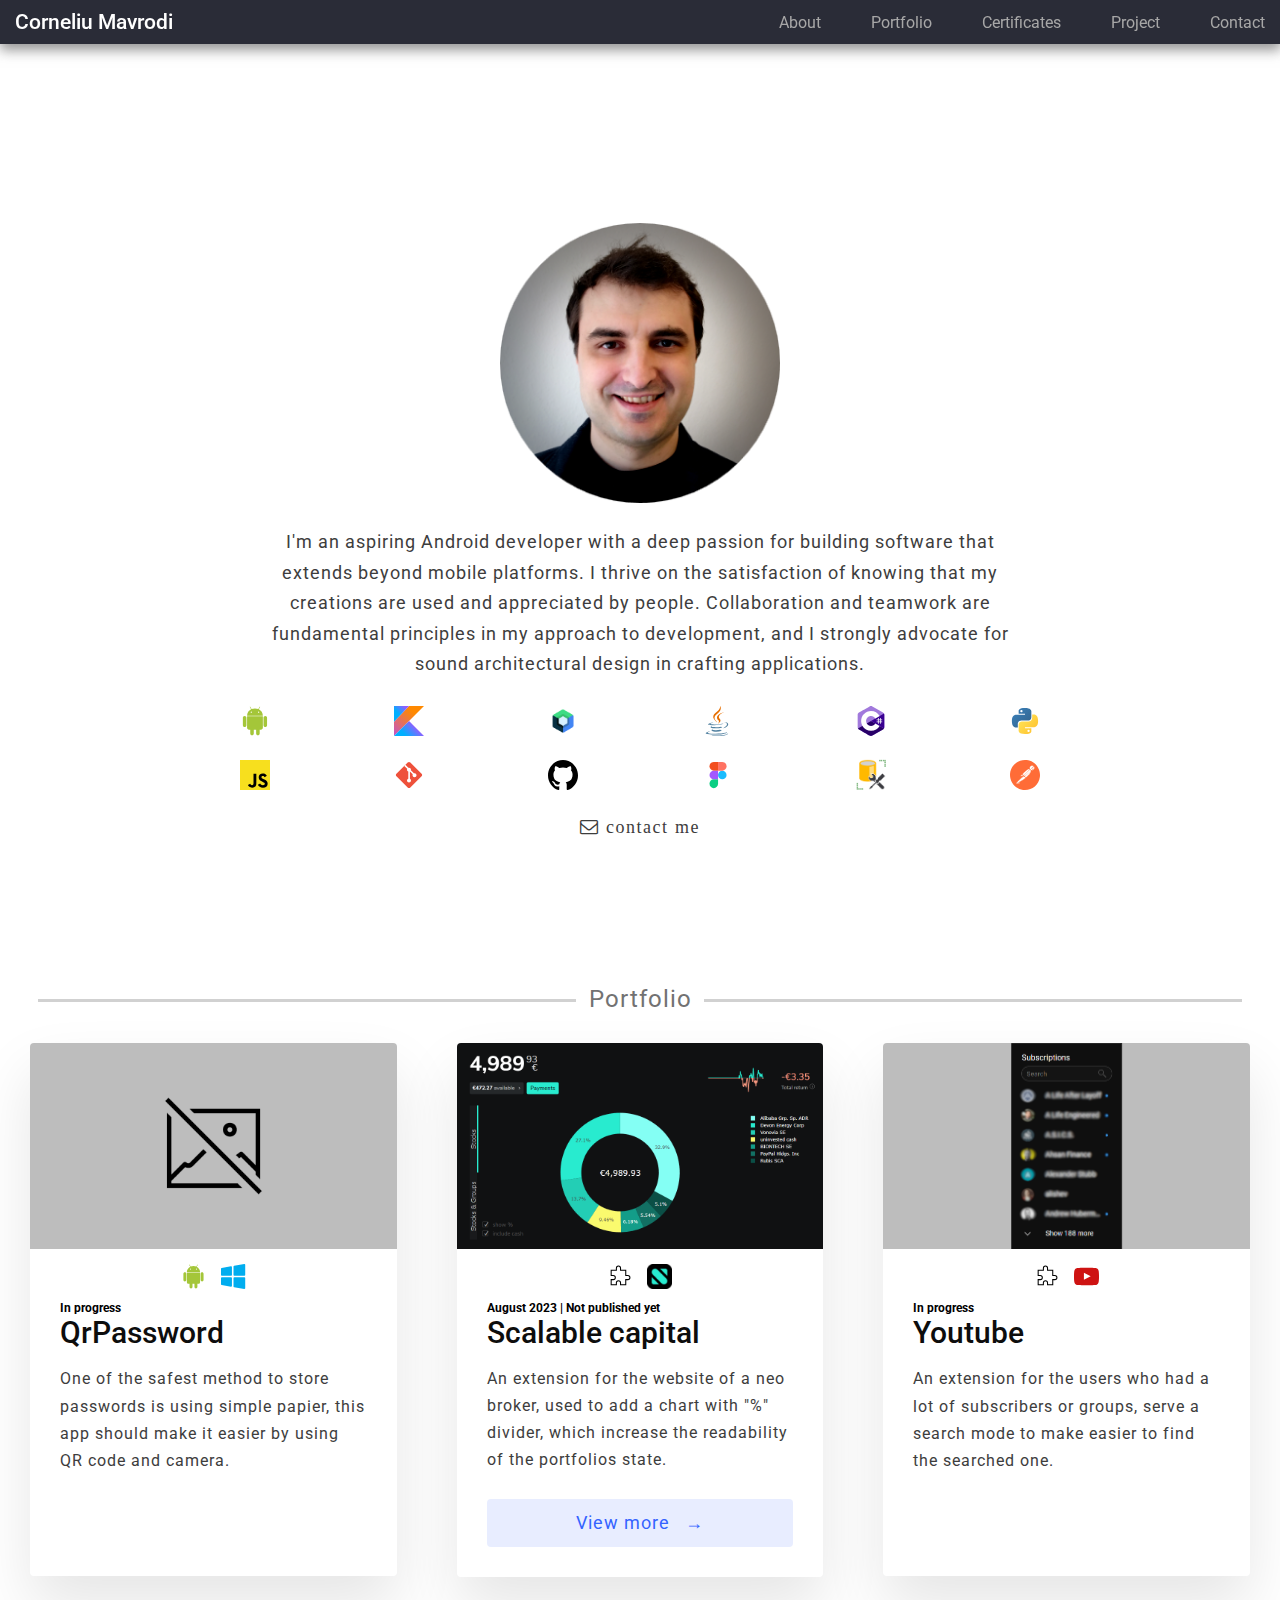
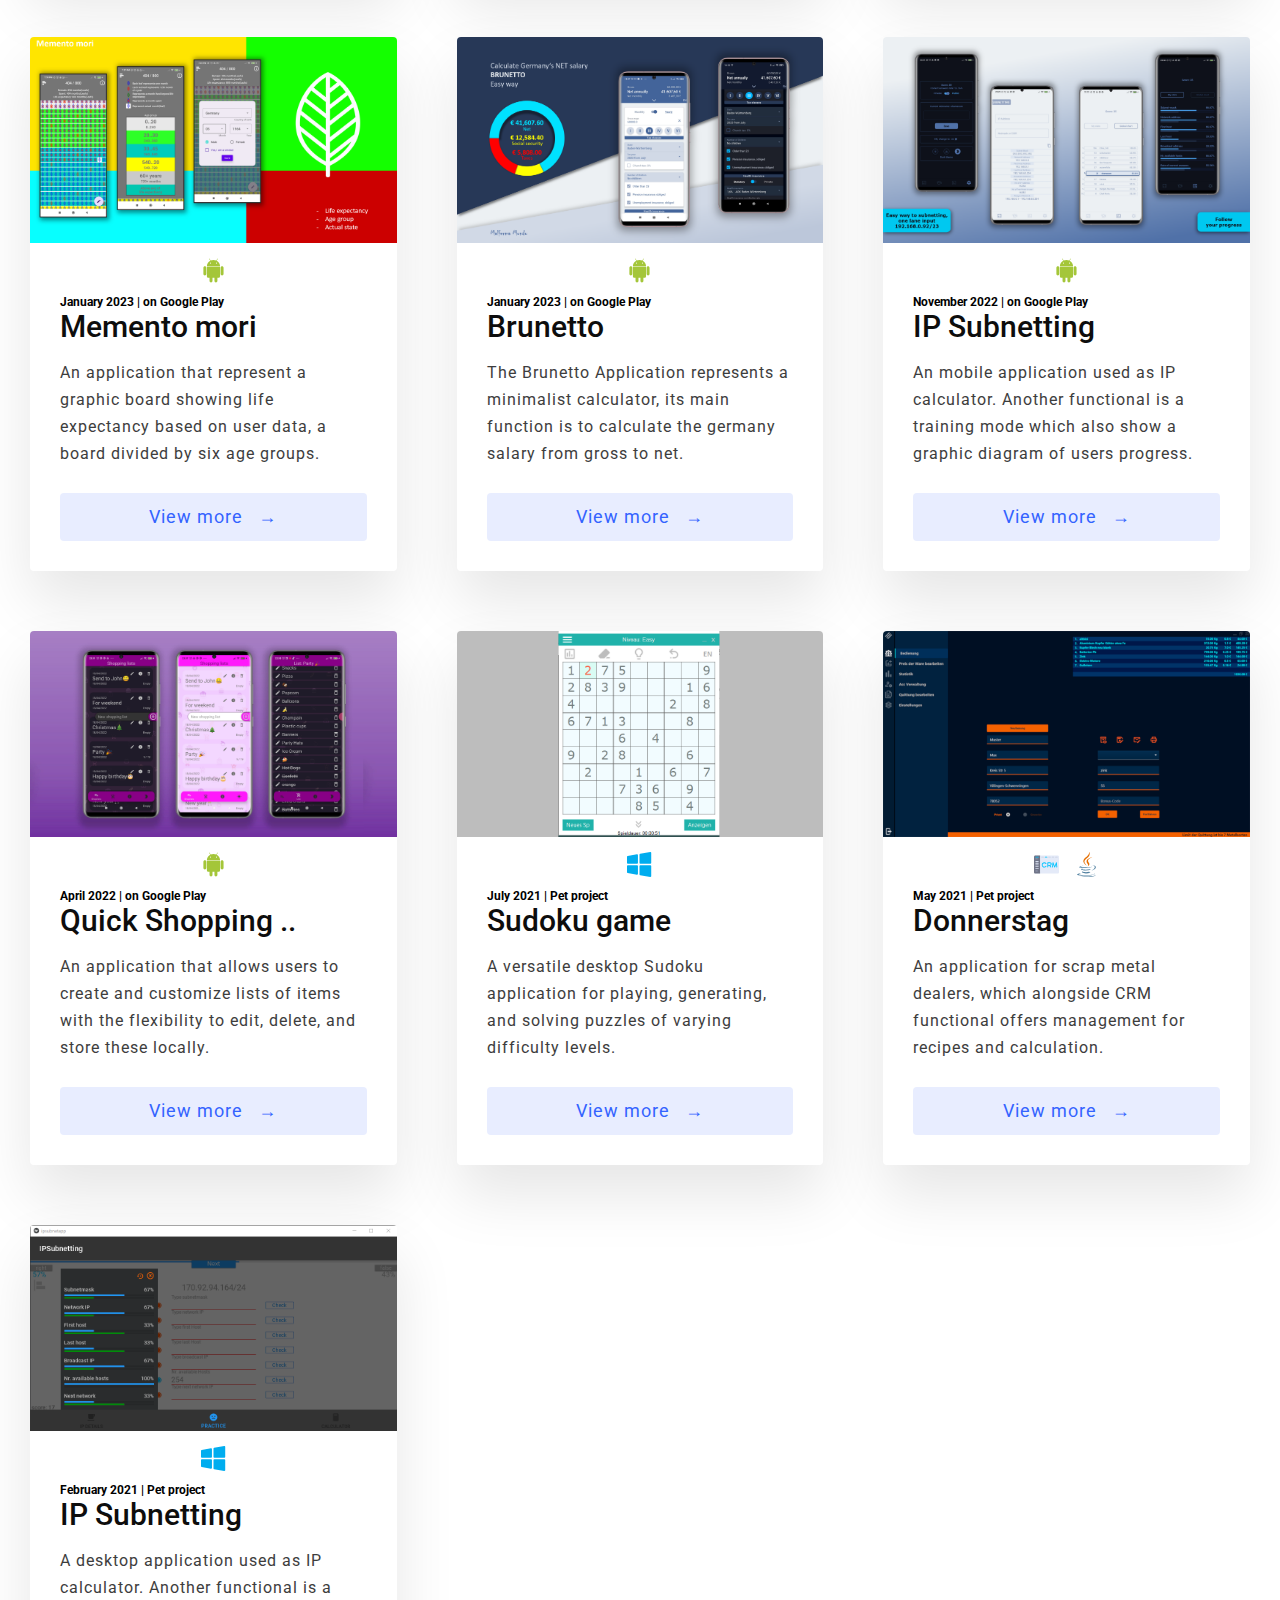
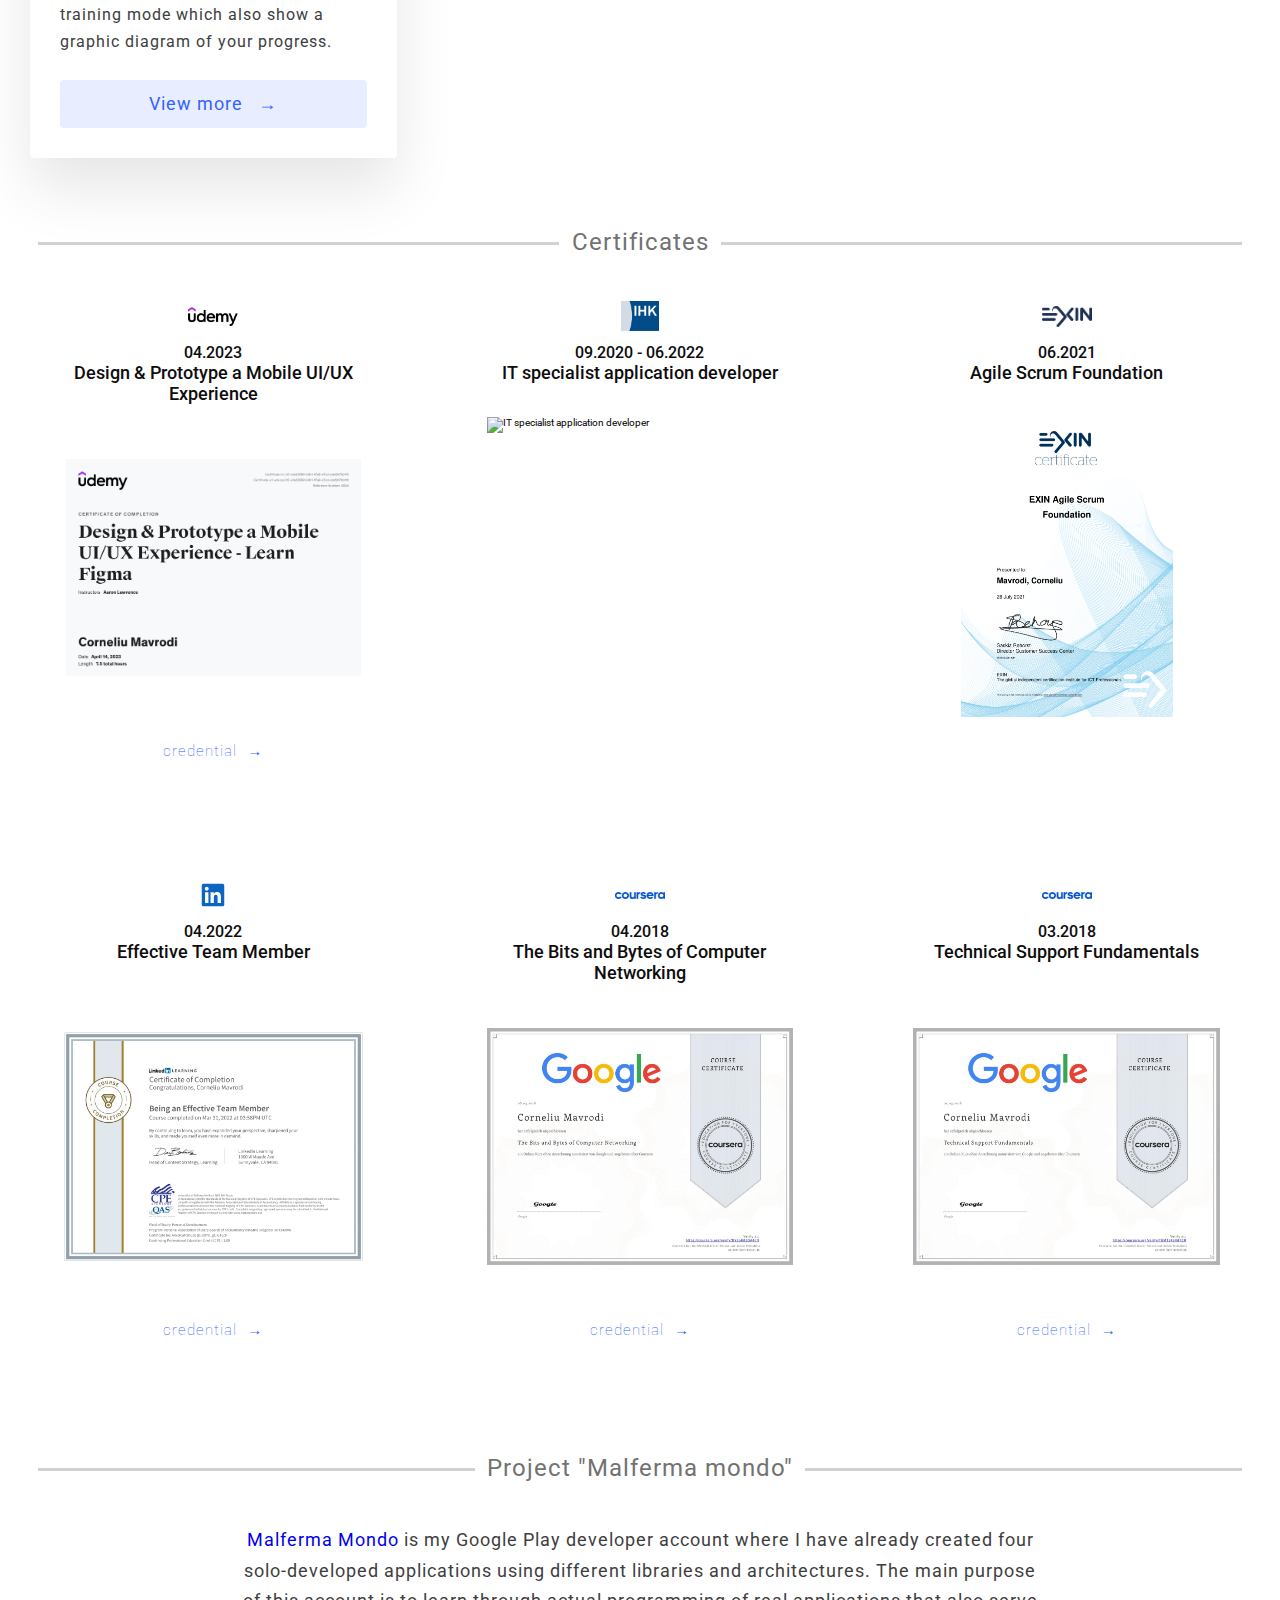
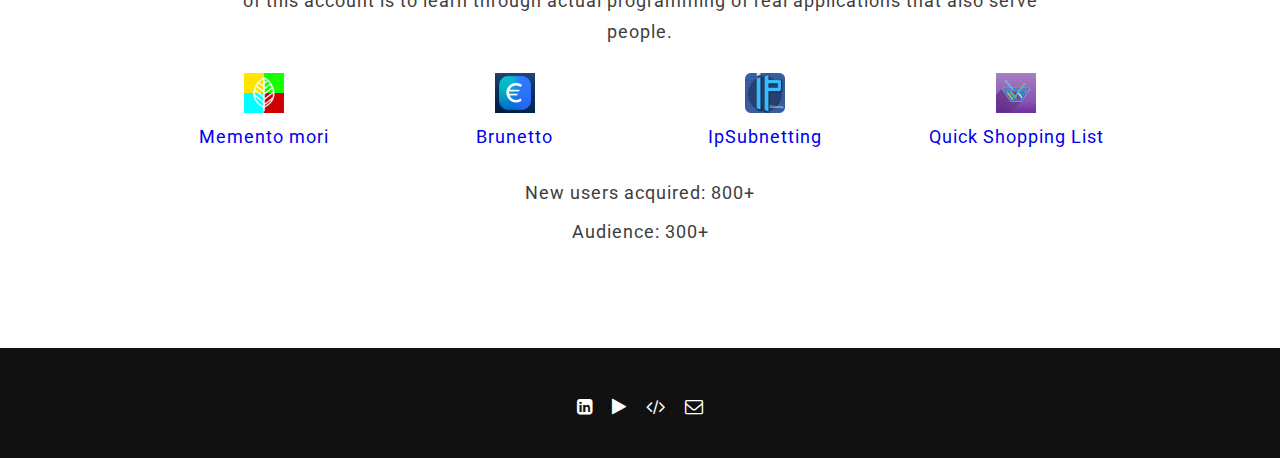
==== index.html @ f072a768 "delete cv links" ====
<!DOCTYPE html>
<html lang="en">
	<head>
		<meta charset="utf-8">
		<meta name="viewport" content="width=device-width,initial-scale=1">
		<meta name="keyword" content="Junior software developer, Anwendungsentwickler, Android Entwickler, Jetpack compose entwickler, android developer, software developer">
		<meta name="description" content="Portfolio android developer">
		<title>Cornel's portfolio</title>
		<link rel="icon" href="images/icons/suitcase-portfolio-svgrepo-com.svg" type="image/x-icon">
		<link rel="stylesheet" href="sassetsss/css/ionicons/css/ionicons.min.css">
		<link rel="stylesheet" href="sassets/css/bootstrap/css/bootstrap.min.css">
		<link rel="stylesheet" href="assets/css/main.css">
		<link rel="stylesheet" href="assets/css/about.css">
		<link rel="stylesheet" href="assets/css/portfolio.css">
		<link rel="stylesheet" href="assets/css/certificate.css">
		<link rel="stylesheet" href="assets/css/project.css">
		<link rel="stylesheet" href="assets/css/modal_img.css">
		<link rel="stylesheet" href="https://stackpath.bootstrapcdn.com/font-awesome/4.7.0/css/font-awesome.min.css">
	</head>
	<body>
		<div id="page-container">
			<header class="header">
				<nav class="navbar">
					<a href="#" class="nav-logo">Corneliu Mavrodi</a>
					<ul class="nav-menu">
						<li class="nav-item active">
							<a class="nav-link smooth-link" href="#about">About</a>
						</li>
						<li class="nav-item">
							<a class="nav-link smooth-link" href="#portfolio">Portfolio</a>
						</li>
						<li class="nav-item">
							<a class="nav-link smooth-link" href="#certificates">Certificates</a>
						</li>
						<li class="nav-item">
							<a class="nav-link smooth-link" href="#project">Project</a>
						</li>
						<li class="nav-item">
							<a class="nav-link smooth-link" href="#contact">Contact</a>
						</li>
					</ul>
					<div class="hamburger">
						<span class="bar"></span>
						<span class="bar"></span>
						<span class="bar"></span>
					</div>
				</nav>
			</header>
			<div id="content-wrap">

				<section class="home bg-overlay" id="about" data-bg="">
					<div class="container py-5">
						<div class="container-home">
							<div class="home-img-container">
								<img class="home-img" src="images/for_cv_bad.png" alt="Scalable_capital_chart" />
							</div>
							<div class="home-about">
								<p class="home-about">I'm an aspiring Android developer with a deep passion for building software 
									that extends beyond mobile platforms. I thrive on the satisfaction of knowing 
									that my creations are used and appreciated by people. Collaboration and 
									teamwork are fundamental principles in my approach to development, and 
									I strongly advocate for sound architectural design in crafting applications.
								</p>
							</div>
							<ul class="tech-stack-list">
								<li class="tech-stack-item">
									<img class="tech-stack-ico" src="images/about/android-icon-svgrepo-com.svg" alt="Android" />
								</li>
								<li class="tech-stack-item">
									<img class="tech-stack-ico" src="images/about/kotlin-1-logo-svgrepo-com.svg" alt="Kotlin" />
								</li>
								<li class="tech-stack-item">
									<img class="tech-stack-ico" src="images/about/jetpack compose icon_RGB.png" alt="Jetpack compose" />
								</li>
								<li class="tech-stack-item">
									<img class="tech-stack-ico" src="images/about/java-svgrepo-com.svg" alt="Java" />
								</li>
								<li class="tech-stack-item">
									<img class="tech-stack-ico" src="images/about/c-sharp-svgrepo-com.svg" alt="C#" />
								</li>
								<li class="tech-stack-item">
									<img class="tech-stack-ico" src="images/about/python-svgrepo-com.svg" alt="Python" />
								</li>
								<!-- break -->
								<div class="tech-stack-break"></div>
								<li class="tech-stack-item">
									<img class="tech-stack-ico" src="images/about/javascript-svgrepo-com.svg" alt="JS" />
								</li>
								<li class="tech-stack-item">
									<img class="tech-stack-ico" src="images/about/git-svgrepo-com.svg" alt="Git" />
								</li>
								<li class="tech-stack-item">
									<img class="tech-stack-ico" src="images/about/github-142-svgrepo-com.svg" alt="Github" />
								</li>
								<li class="tech-stack-item">
									<img class="tech-stack-ico" src="images/about/figma-svgrepo-com.svg" alt="Figma" />
								</li>
								<li class="tech-stack-item">
									<img class="tech-stack-ico" src="images/about/ssms_logo.png" alt="SSMS" />
								</li>
								<li class="tech-stack-item">
									<img class="tech-stack-ico" src="images/about/postman-icon-svgrepo-com.svg" alt="Postman" />
								</li>
							</ul>
							<div class="home-links">
								<a href="mailto:corneliu.mavrodi@gmail.com"><i class="fa fa-envelope-o"> contact me</i></a>
							</div>
						</div>												
					</div>
				</section>

				<section class="padding bg-grey" id="portfolio">
					<div class="section-title-container">
						<hr>				
						<div class="section-title">
							<p>Portfolio</p>
						</div>
					</div>
					<div class="container">
					
						<div class="section-body">
							<div class="grid-portfolio">
								<div class="grid-item">
									<div class="card">
										<img class="card-img" src="images/portfolio_img/no_img.png" alt="QrPassword" />
										<div class="card-content">
											<div class="card-tech-used">
												<img class="card-tech-ico" src="images/icons/android-icon-svgrepo-com.svg" alt="Android" />
												<img class="card-tech-ico" src="images/icons/windows-applications-svgrepo-com.svg" alt="Windows" />
											</div>
											<h3 class="card-date">In progress</h3>
											<h1 class="card-header">QrPassword</h1>
											
											<p class="card-text">
												One of the safest method to store passwords is using simple papier, 
												this app should make it easier by using QR code and camera.
											</p>
											<button class="card-btn visible-false">View more <span>&rarr;</span></button>
										</div>
									</div>
								</div>
								<div class="grid-item">
									<div class="card">
										<img class="card-img" src="images/portfolio_img/scalable/scalable_7_format.png" alt="Scalable_capital_chart" />
										<div class="card-content">
											<div class="card-tech-used">
												<img class="card-tech-ico" src="images/icons/extension-svgrepo-com.svg" alt="Extension" />
												<img class="card-tech-ico" src="images/icons/scalable_capital.png" alt="Scalable_capital" />
											</div>
											<h3 class="card-date">August 2023 | Not published yet</h3>
											<h1 class="card-header">Scalable capital</h1>
											
											<p class="card-text">
												An extension for the website of a neo broker, used to add a chart 
												with "%" divider, which increase the readability of the portfolios state.
											</p>
											<a class="card-btn" href="pages/portfolio/scalableCapitalExtension.html">View more <span>&rarr;</span></a>
										</div>
									</div>
								</div>
								<div class="grid-item">
									<div class="card">
										<img class="card-img" src="images/portfolio_img/yt_search_sections/yt_subs_blur.png" alt="Youtube" />
										<div class="card-content">
											<div class="card-tech-used">
												<img class="card-tech-ico" src="images/icons/extension-svgrepo-com.svg" alt="Extension" />
												<img class="card-tech-ico" src="images/icons/youtube-color-svgrepo-com.svg" alt="Youtube" />
											</div>
											<h3 class="card-date">In progress</h3>
											<h1 class="card-header">Youtube</h1>
											
											<p class="card-text">
												An extension for the users who had a lot of subscribers or 
												groups, serve a search mode to make easier to find the searched one. 
											</p>
											<button class="card-btn visible-false">View more <span>&rarr;</span></button>
										</div>
									</div>
								</div>
								<div class="grid-item">
									<div class="card">
										<img class="card-img" src="images/portfolio_img/memento_mori/Untitled0.png" alt="Memento_mori" />
										<div class="card-content">
											<div class="card-tech-used">
												<img class="card-tech-ico" src="images/icons/android-icon-svgrepo-com.svg" alt="Android" />
											</div>
											<h3 class="card-date">January 2023 | on Google Play</h3>
											<h1 class="card-header">Memento mori</h1>
											
											<p class="card-text">
												An application that represent a graphic board showing life expectancy based on
												 user data, a board divided by six age groups.
											</p>
											<a class="card-btn" href="pages/portfolio/mementoMori.html">View more <span>&rarr;</span></a>
										</div>
									</div>
								</div>
								<div class="grid-item">
									<div class="card">
										<img class="card-img" src="images/portfolio_img/brunetto/Untitled0.png" alt="brunetto" />
										<div class="card-content">
											<div class="card-tech-used">
												<img class="card-tech-ico" src="images/icons/android-icon-svgrepo-com.svg" alt="Android" />
											</div>
											<h3 class="card-date">January 2023 | on Google Play</h3>
											<h1 class="card-header">Brunetto</h1>
											
											<p class="card-text">
												The Brunetto Application represents a minimalist calculator, 
												its main function is to calculate the germany salary from gross to net.
											</p>
											<a class="card-btn" href="pages/portfolio/brunetto.html">View more <span>&rarr;</span></a>
										</div>
									</div>
								</div>
								<div class="grid-item">
									<div class="card">
										<img class="card-img" src="images/portfolio_img/ipsubnetting_mobile/Untitled0.png   " alt="IP_Subnetting" />
										<div class="card-content">
											<div class="card-tech-used">
												<img class="card-tech-ico" src="images/icons/android-icon-svgrepo-com.svg" alt="Android" />
											</div>
											<h3 class="card-date">November 2022 | on Google Play</h3>
											<h1 class="card-header">IP Subnetting</h1>
											
											<p class="card-text">
												An mobile application used as IP calculator. Another functional is 
												a training mode which also show a graphic diagram of users progress.
											</p>
											<a class="card-btn" href="pages/portfolio/ipSubnetting.html">View more <span>&rarr;</span></a>
										</div>
									</div>
								</div>
								<div class="grid-item">
									<div class="card">
										<img class="card-img" src="images/portfolio_img/qshoplist/quick_shop_list_f.png" alt="quick_shopping_list" />
										<div class="card-content">
											<div class="card-tech-used">
												<img class="card-tech-ico" src="images/icons/android-icon-svgrepo-com.svg" alt="Android" />
											</div>
											<h3 class="card-date">April 2022 | on Google Play</h3>
											<h1 class="card-header">Quick Shopping ..</h1>
											
											<p class="card-text">
												An application that allows users to create and customize lists
												of items with the flexibility to edit, delete, and store 
												these locally.
											</p>
											<a class="card-btn" href="pages/portfolio/quickShoppingList.html">View more <span>&rarr;</span></a>
										</div>
									</div>
								</div>
								<div class="grid-item">
									<div class="card">
										<img class="card-img" src="images/portfolio_img/sudoku/sudoku_f.png" alt="sudoku" />
										<div class="card-content">
											<div class="card-tech-used">
												<img class="card-tech-ico" src="images/icons/windows-applications-svgrepo-com.svg" alt="Windows" />
											</div>
											<h3 class="card-date">July 2021 | Pet project</h3>
											<h1 class="card-header">Sudoku game</h1>
											
											<p class="card-text">
												A versatile desktop Sudoku application for playing, generating, 
												and solving puzzles of varying difficulty levels.
											</p>
											<a class="card-btn" href="pages/portfolio/sudokuDesktop.html">View more <span>&rarr;</span></a>
										</div>
									</div>
								</div>
								<div class="grid-item">
									<div class="card">
										<img class="card-img" src="images/portfolio_img/donnerstag/donnerstag_f.png" alt="donnerstag_scrap_metal" />
										<div class="card-content">
											<div class="card-tech-used">
												<img class="card-tech-ico" src="images/icons/crm-crm-svgrepo-com_blue.svg" alt="crm" />
												<img class="card-tech-ico" src="images/icons/java-svgrepo-com.svg" alt="java" />											</div>
											<h3 class="card-date">May 2021 | Pet project</h3>
											<h1 class="card-header">Donnerstag</h1>
											
											<p class="card-text">
												An application for scrap metal dealers, which alongside CRM 
												functional offers management for recipes and calculation.
											</p>
											<a class="card-btn" href="pages/portfolio/donnerstag.html">View more <span>&rarr;</span></a>
										</div>
									</div>
								</div>
								<div class="grid-item">
									<div class="card">
										<img class="card-img" src="images/portfolio_img/ipsubnetting/ipsubnetting_1_f.png" alt="ip_subnetting" />
										<div class="card-content">
											<div class="card-tech-used">
												<img class="card-tech-ico" src="images/icons/windows-applications-svgrepo-com.svg" alt="Windows" />																							
											</div>
											<h3 class="card-date">February 2021 | Pet project</h3>
											<h1 class="card-header">IP Subnetting</h1>
											
											<p class="card-text">
												A desktop application used as IP calculator. Another functional is 
												a training mode which also show a graphic diagram of your progress.
											</p>
											<a class="card-btn" href="pages/portfolio/ipSubnettingDesktop.html">View more <span>&rarr;</span></a>
										</div>
									</div>
								</div>
						  	</div>
						</div>
					</div>
				</section>

				<section class="bg-overlay padding" id="certificates" data-bg="img/projects.jpeg">
					<div class="section-title-container after-first">
						<hr>				
						<div class="section-title">
							<p>Certificates</p>
						</div>
					</div>
					<div class="container">
						<div class="grid-certificates">
							<div class="grid-certificate-item">
								<div class="card">
									<div class="card-content">
										<div class="card-certificate">
											<img class="card-certificate-ico" src="images/certificate/Udemy_logo.svg.png" alt="IHK" />
										</div>
										<div class="certificate-date">04.2023</div>
										<div class="certificate-header"> Design & Prototype a Mobile UI/UX Experience</div>
										<img class="certificate-img img-to-full-size" src="images/certificate/ui_ux_udemy_cert.jpg" alt="IT specialist application developer" />
										<a class="certificate-btn" href="https://www.udemy.com/certificate/UC-e1e23589-b3b1-47a9-a7cd-cda12b7bb110/" target="_blank" rel="noopener noreferrer">credential<span>&rarr;</span></a>	
									</div>
								</div>
							</div>
							<div class="grid-certificate-item">
								<div class="card">
									<div class="card-content">
										<div class="card-certificate">
											<img class="card-certificate-ico" src="images/certificate/IHK-logo.svg_-e1596094077354.png" alt="IHK" />
										</div>
										<div class="certificate-date">09.2020 - 06.2022</div>
										<div class="certificate-header">IT specialist application developer</div>
										<img class="certificate-img img-to-full-size" src="images/certificate/ihhk_zeugnis.jpg" alt="IT specialist application developer" />
										<p class="certificate-btn"><span></span></p>
									</div>
								</div>
							</div>
							<div class="grid-certificate-item">
								<div class="card">
									<div class="card-certificate-content">
										<div class="card-certificate">
											<img class="card-certificate-ico" src="images/certificate/Logo-EXIN-colored.png" alt="exin" />
										</div>
										<div class="certificate-date">06.2021</div>
										<div class="certificate-header">Agile Scrum Foundation</div>
										<img class="certificate-img img-to-full-size" src="images/certificate/EXIN_Certificate.png" alt="Agile Scrum Foundation" />
										<p class="certificate-btn"><span></span></p>								
									</div>
								</div>
							</div>
							<div class="grid-certificate-item">
								<div class="card">
									<div class="card-content">
										<div class="card-certificate">
											<img class="card-certificate-ico" src="images/certificate/linkedin-svgrepo-com.svg" alt="linkdin" />
										</div>
										<div class="certificate-date">04.2022</div>
										<div class="certificate-header">Effective Team Member</div>
										<img class="certificate-img img-to-full-size" src="images/certificate/certificate_effective_team_member.png" alt="Effective Team Member" />
										<a class="certificate-btn" href="https://lnkd.in/gjd7Pzhh" target="_blank" rel="noopener noreferrer">credential<span>&rarr;</span></a>	
									</div>								
								</div>
							</div>		
							<div class="grid-certificate-item">
								<div class="card">
									<div class="card-content">
										<div class="card-certificate">
											<img class="card-certificate-ico" src="images/certificate/coursera_ico_2.png" alt="coursera" />
										</div>
										<div class="certificate-date">04.2018</div>
										<div class="certificate-header">The Bits and Bytes of Computer Networking</div>
										<div class="certificate-img-container">
											<img class="certificate-img img-to-full-size" src="images/certificate/certificate_coursera_networking.jpeg" alt="The Bits and Bytes of Computer Networking" />
										</div>
										<a class="certificate-btn" href="https://www.coursera.org/account/accomplishments/verify/DY3L4M2DA46N" target="_blank" rel="noopener noreferrer">credential<span>&rarr;</span></a>		
									</div>
								</div>
							</div>	
							<div class="grid-certificate-item">
								<div class="card">
									<div class="card-content">
										<div class="card-certificate">
											<img class="card-certificate-ico" src="images/certificate/coursera_ico_2.png" alt="coursera" />
										</div>
										<div class="certificate-date">03.2018</div>
										<div class="certificate-header">Technical Support Fundamentals</div>
										<img class="certificate-img img-to-full-size" src="images/certificate/cursera_tech_supp.jpeg" alt="Technical Support Fundamentals" />
										<a class="certificate-btn" href="https://www.coursera.org/account/accomplishments/verify/TBMT24SFMTCR" target="_blank" rel="noopener noreferrer">credential<span>&rarr;</span></a>
									</div>
								</div>
							</div>							
						</div>						
					</div>
				</section>

				<section class="bg-overlay padding last" id="project" data-bg="img/projects.jpeg">
					<div class="section-title-container after-first">
						<hr>				
						<div class="section-title">
							<p>Project "Malferma mondo"</p>
						</div>
					</div>
					<div class="container">	
						<div class="container-project">
							<div class="content-project-section">
								<p><a href="https://play.google.com/store/apps/developer?id=Malferma+Mondo" target="_blank" aria-label="All my Applications on Google Play" rel="noopener noreferrer">Malferma Mondo</a> 
									is my Google Play developer account where I have already created four solo-developed 
									applications using different libraries and architectures. The main purpose of 
									this account is to learn through actual programming of real applications that 
									also serve people.
								</p>

								<ul class="apps-project">
									<li class="apps-project-item">
										<img class="apps-project-ico" src="images/project/mementomori_ico.webp" alt="Android" />
										<div class="apps-name"><a href="https://play.google.com/store/apps/details?id=com.malferma.mementomori&pcampaignid=web_share" aria-label="Application on Google Play" rel="noopener noreferrer">Memento mori</a></div>
									</li>
									<li class="apps-project-item">
										<img class="apps-project-ico" src="images/project/brunetto_ico.webp" alt="Android" />
										<div class="apps-name"><a href="https://play.google.com/store/apps/details?id=com.malferma.brunetto&pcampaignid=web_share" aria-label="Application on Google Play" rel="noopener noreferrer">Brunetto</a></div>
									</li>
									<li class="apps-project-item">
										<img class="apps-project-ico" src="images/project/ipsubnetting_ico.webp" alt="Android" />
										<div class="apps-name"><a href="https://play.google.com/store/apps/details?id=com.malferma&pcampaignid=web_share" aria-label="Application on Google Play" rel="noopener noreferrer">IpSubnetting</a></div>
									</li>
									<li class="apps-project-item">
										<img class="apps-project-ico" src="images/project/quickshoppinglist_ico.webp" alt="Android" />
										<div class="apps-name"><a href="https://play.google.com/store/apps/details?id=com.malferma.shopitemsfragmentsbm&pcampaignid=web_share" aria-label="Application on Google Play" rel="noopener noreferrer">Quick Shopping List</a></div>
									</li>
								</ul>
								
								<p>New users acquired: 800+</p>												
								<p>Audience: 300+</p>	
							</div>
						</div>											
					</div>
				</section>
				<section id="contact"></section>
			</div>
			<footer>
				<div class="footer-content">				
					<ul class="socials">
						<li><a href="https://linkedin.com/in/corneliu-mavrodi" target="_blank" aria-label="Linkedin account" rel="noopener noreferrer"><i class="fa fa-linkedin-square"></i></a></li>
						<li><a href="https://play.google.com/store/apps/developer?id=Malferma+Mondo" target="_blank" aria-label="Google Play Account" rel="noopener noreferrer"><i class="fa fa-play"></i></a></li>
						<li><a href="https://leetcode.com/lenroc/" target="_blank" aria-label="Leetcode profile" rel="noopener noreferrer"><i class="fa fa-code"></i></a></li>
						<li><a href="mailto:corneliu.mavrodi@gmail.com" aria-label="Open outlook"><i class="fa fa-envelope-o"></i></a></li>
					</ul>
				</div>
			</footer>
		</div>
		<!-- The Modal to show image full size-->
		<div id="imgModal" class="modal-img">
			<span class="close">&times;</span>
			<div class="img-modal-container">
				<img class="modal-content" id="imgModalPlaceholder" alt="">
			</div>
			<div id="caption"></div>
		</div>
		<script src="assets/script/nav.js"></script>
		<script src="assets/script/modal_img.js"></script>
	</body>
</html>
---- assets/css/main.css ----
@import url('https://fonts.googleapis.com/css2?family=Roboto:ital,wght@0,500;1,400&display=swap');

:root {
    --footer-height: 11rem;
}

/*reset*/
html, body {
	height: 100% !important;
}

* {
    margin: 0;
    padding: 0;
    box-sizing: border-box;
}

html {
    font-size: 62.5%;
    font-family: 'Roboto', sans-serif;
}

li {
    list-style: none;
}

a {
    text-decoration: none;
}

.header{
    position: sticky;
    top: 0px;
    z-index: 1;
    background: rgba(0, 2, 15, 0.836);
    box-shadow: 0px 5px 12px 0.5px rgba(116, 116, 116, 0.767);
    backdrop-filter: blur(5px);
    -webkit-backdrop-filter: blur(5px);
}

.navbar {
    display: flex;
    justify-content: space-between;
    align-items: center;
    padding: 1rem 1.5rem;
}

.hamburger {
    display: none;
}

.bar {
    display: block;
    width: 25px;
    height: 3px;
    margin: 5px auto;
    -webkit-transition: all 0.3s ease-in-out;
    transition: all 0.3s ease-in-out;
    background-color: #ffffff;
}

.nav-menu {
    display: flex;
    justify-content: space-between;
    align-items: center;
}

.nav-item {
    margin-left: 5rem;
}

.nav-link{
    font-size: 1.6rem;
    font-weight: 400;
    color: #a7a7a7;
}

.nav-link:hover{
    color: #ffffff;
}

.nav-logo {
    font-size: 2.1rem;
    font-weight: 500;
    color: #ffffff;
}

#page-container {
    position: relative;
    min-height: 100vh;
}

#content-wrap {
    padding-bottom: var(--footer-height);
}

footer{
    position: absolute;
    bottom: 0;
    left: 0;
    right: 0;
    background: #111;
    height: var(--footer-height);
    width: 100%;
    font-family: "Open Sans";
    padding-top: 40px;
    color: #fff;
}

.footer-content{
    display: flex;
    align-items: center;
    justify-content: center;
    flex-direction: column;
    text-align: center;
}

.socials{
    list-style: none;
    display: flex;
    align-items: center;
    justify-content: center;
    margin: 1rem 0 3rem 0;
}

.socials li{
    margin: 0 10px;
}

.socials a{
    text-decoration: none;
    color: #fff;
}

.socials a i{
    font-size: 1.8rem;
    transition: color .4s ease;

}

.socials a:hover i{
    color: aqua;
}

/*cards section*/
/*.card {
    box-shadow: 0 4px 8px 0 rgba(0,0,0,0.2);
    transition: 0.3s;
    width: 40%;
}
  
.card:hover {
    box-shadow: 0 8px 16px 0 rgba(0,0,0,0.2);
}

.card-container {
    padding: 2px 16px;
}*/

.container {
    max-width: 1450px; 
    margin: auto;  
}

.bg-overlay.last {
    margin-bottom: 10rem;
}
  
.section-title-container {
    position: relative;
    width: 100%;
    padding-left: 3%;
    padding-right: 3%;
    margin-bottom: 3rem;
}

.section-title-container.after-first {
    margin-top: 7rem;
}

hr {
    z-index: -1;
    width: 94%;
    position: absolute;
    height: 1px;
    border: 0;
    border-top: 3px solid #d1d1d1;
    margin: 1.4em 0;
    padding: 0;
}

.section-title {
    z-index: 9;
    font-size: 2.4rem;
    letter-spacing: 0.1rem;
    text-align: center;
    color: #727272;
    display: flex;
    justify-content: center;
}

.section-title > p {
    text-align: center;
    background-color: #ffffff;
    padding-inline: 1%;
}

@media only screen and (max-width: 768px) {
    .nav-menu {
        position: fixed;
        left: -100%;
        top: 5rem;
        flex-direction: column;
        background-color: #303241;
        width: 100%;
        border-radius: 10px;
        text-align: center;
        transition: 0.3s;
        box-shadow:
            0 10px 27px rgba(0, 0, 0, 0.05);
    }

    .nav-menu.active {
        left: 0;
    }

    .nav-item {
        margin: 2.5rem 0;
    }

    .hamburger {
        display: block;
        cursor: pointer;
    }

    .hamburger.active .bar:nth-child(2) {
        opacity: 0;
    }

    .hamburger.active .bar:nth-child(1) {
        transform: translateY(8px) rotate(45deg);
    }

    .hamburger.active .bar:nth-child(3) {
        transform: translateY(-8px) rotate(-45deg);
    }

    .section-title {
        font-size: 2.0rem;
    }

    hr {
        margin: 1.1em 0;
    }
}
---- assets/css/about.css ----
.home {
    height: 96vh;
}

.container.py-5 {
    height: 100%;
}

.container-home {
    display: flex;
    flex-direction: column;
    align-items: center;
    justify-content: center;
    height: 100%;
    margin-top: 6%;
}

.home-img-container {
    display: grid;
    place-items: center;
}

.home-img {
    width: 280px;
}

.home-about {
    text-align: center;
}

.home-about > p {
    padding-top: 3%;
    padding-left: 3%;
    padding-right: 3%;
    margin: auto;
    max-width: 800px;
    font-size: 1.8rem;
    letter-spacing: 0.1rem;
    line-height: 1.7;
    color: #3d3d3d;
    margin-bottom: 2.5rem;
}

.tech-stack-list {
    display: flex;
    flex-wrap: wrap;
    justify-content: space-between;
    align-items: center;
}

.tech-stack-item {
    margin-left: 2rem;
    margin-right: 2rem;

}

.tech-stack-ico {
    width: 3rem;
}

.tech-stack-break {
    flex-basis: 100%;
    height: 2rem;
}

.home-links {
    display: grid;
    text-align: center;
    margin: 2rem;
    padding-bottom: 2rem;
    max-width: 800px;
}

.home-links > a {
    color: #3d3d3d;
    font-size: 1.8rem;
    letter-spacing: 0.15rem;
    line-height: 1.7;
    font-weight: bold;
}

.home-links > a:hover {
    color: #aaaaaa;
}


@media only screen and (max-width: 768px) {

    .container-home {
        margin-top: 0%;
    }

    .home-img {
        width: 230px;
        margin-bottom: 3%;
    }

    .home-about > p {
        max-width: 92%;
        font-size: 1.4rem;
        line-height: 1.2;
        margin-bottom: 1.4rem;
    }

    .tech-stack-list {
        max-width: 90%;
    }

    .tech-stack-item {
        margin-left: 0.3rem;
        margin-right: 0.3rem;
    
    }
    
    .tech-stack-ico {
        width: 2.6rem;
    }
    
    .tech-stack-break {
        height: 1.4rem;
    }

    .home-links {
        margin: 1rem;
        max-width: 800px;
    }
    
    .home-links > a {
        color: #3d3d3d;
        font-size: 1.5rem;
        letter-spacing: 0.15rem;
        line-height: 1.4;
        font-weight: bold;
    }
}
---- assets/css/portfolio.css ----
.grid-portfolio {
    padding: 0 3rem 0 3rem;
    display: grid;
    grid-gap: 6rem;
    grid-template-columns: repeat(auto-fit, minmax(30rem, 1fr));
    align-items: center;
}

.grid-item {
    background-color: #fff;
    border-radius: 0.4rem;
    overflow: hidden;
    box-shadow: 0 3rem 6rem rgba(0, 0, 0, 0.1);
    transition: 0.2s;
}

.grid-item:hover {
    transform: translateY(-0.5%);
    box-shadow: 0 4rem 8rem rgba(0, 0, 0, 0.5);
}

.card-img {
    display: block;
    width: 100%;
    height: 100%;
    object-fit: scale-down;
}

.card-content {
    padding: 1.5rem 3rem 3rem 3rem;
}

.card-tech-used {
    display: flex;
    justify-content: center;
    margin-bottom: 1.2rem;
}

.card-tech-used > *:not(:last-child) {
    display: block;
    margin-right: 1.5rem;
}

.card-tech-ico {
    width: 2.5rem;
}

.card-header {
    font-size: 3rem;
    font-weight: 500;
    color: #0d0d0d;
    margin-bottom: 1.5rem;
}

.card-text {
    font-size: 1.6rem;
    letter-spacing: 0.1rem;
    line-height: 1.7;
    color: #3d3d3d;
    margin-bottom: 2.5rem;
}

.card-btn {
    display: block;
    width: 100%;
    padding: 1.3rem;
    font-size: 1.8rem;
    text-align: center;
    color: #3363ff;
    background-color: #e8edff;
    border: none;
    border-radius: 0.4rem;
    transition: 0.2s;
    cursor: pointer;
    letter-spacing: 0.1rem;
}

.card-btn.visible-false {
    visibility:hidden;
}

.card-btn span {
    margin-left: 1rem;
    transition: 0.2s;
}

.card-btn:hover,
.card-btn:active {
    background-color: #c2cffc;
}

.card-btn:hover span,
.card-btn:active span {
    margin-left: 1.5rem;
}

@media only screen and (max-width: 60em) {

    .grid-portfolio {
        grid-gap: 3rem;
    }
}
---- assets/css/certificate.css ----
.grid-certificates {
    padding: 0 3rem 0 3rem;
    display: grid;
    grid-gap: 6rem;
    grid-template-columns: repeat(auto-fit, minmax(30rem, 1fr));
    align-items: center;
}

.grid-certificate-item {
    background-color: #fff;
    border-radius: 0.4rem;
    overflow: hidden;
    /*box-shadow: 0 3rem 6rem rgba(0, 0, 0, 0.1);*/
    transition: 0.2s;
}

.certificate-img-container {
    width: 100%;
    height: 100%;
    display: grid;
    place-items: center;
    grid-gap: 0;
}

.certificate-img {
    margin: auto;
    display: block;
    max-width: 100%;
    height: 30rem;
    object-fit: scale-down;
    margin-bottom: 1rem;
    transition: 0.3s;
    cursor: pointer;
}

.certificate-img:hover {
    transform: translateY(-0.5%);
    box-shadow: 0 2rem 4rem rgba(0, 0, 0, 0.2);
}

.card-certificate-content {
    justify-content: center;
    padding: 1.5rem 3rem 3rem 3rem;
}

.card-certificate {
    display: flex;
    justify-content: center;
    margin-bottom: 1.2rem;
}

.card-certificate > *:not(:last-child) {
    display: block;
    margin-right: 1.5rem;
}

.card-certificate-ico {
    width: 5rem;
    height: 3rem;
    object-fit:scale-down;
}

.certificate-date {
    text-align: center;
    font-size: 1.6rem;
    font-weight: 500;
    color: #0d0d0d;
}

.certificate-header {
    text-align: center;
    font-size: 1.8rem;
    font-weight: 500;
    height: 4rem;
    color: #0d0d0d;
    margin-bottom: 1.5rem;
}

.card-text {
    font-size: 1.6rem;
    letter-spacing: 0.1rem;
    line-height: 1.7;
    color: #3d3d3d;
    margin-bottom: 2.5rem;
}

.certificate-btn {
    display: block;
    width: 100%;
    padding: 1.5rem;
    font-size: 1.5rem;
    text-align: center;
    color: #3363ff;
    /*background-color: #d8e0fd;*/
    background-color: #d8e0fd00;
    border: none;
    border-radius: 0.4rem;
    transition: 0.2s;
    cursor: pointer;
    letter-spacing: 0.1rem;
    text-decoration: none;
    font-weight: 100;
}

.certificate-btn span {
    margin-left: 1rem;
    transition: 0.2s;
}

.certificate-btn:hover,
.certificate-btn:active {
    /*background-color: #c2cffc;*/
}

.certificate-btn:hover span,
.certificate-btn:active span {
    margin-left: 1.5rem;
}



@media only screen and (max-width: 60em) {

    .grid-certificates {
        grid-gap: 3rem;
    }
}
---- assets/css/project.css ----
.content-project-section {
    padding-top: 1%;
    padding-left: 3%;
    padding-right: 3%;
    text-align: center;
    font-size: 1.8rem;
    letter-spacing: 0.1rem;
    line-height: 1.7;
    color: #3d3d3d;
    align-items: center;
}

.content-project-section > p {
    margin: auto;
    max-width: 800px;
    margin-bottom: 0.9rem;
}

.apps-project {
    margin-left: 10rem;
    margin-right: 10rem;
    row-gap: 1rem;
    display: flex;
    flex-wrap: wrap;
    justify-content: center;
    align-items: center;
    margin-bottom: 2.5rem;
    margin-top: 2.5rem;
}

.apps-project-item {
    flex: 0 0 25%;
    white-space: nowrap; /* Prevent text from wrapping to the next line */
    overflow: hidden; 
}

.apps-project-ico {
    width: 4rem;
}

.carousel-item {
    flex: 0 0 20%; /* Adjust the width based on the number of images */
    transition: transform 0.3s;
}

@media only screen and (max-width: 768px) {
    .content-project-section {
        font-size: 1.4rem;
        letter-spacing: 0.1rem;
        line-height: 1.2;
        margin-bottom: -5rem;
    }
    
    .content-project-section > p {
        margin: auto;
        max-width: 800px;
        margin-bottom: 0.9rem;
    }

    .apps-project {
        margin-left: 1rem;
        margin-right: 1rem;
    }

    .apps-project-item {
        flex: 0 0 50%;
        margin-left: 0rem;
        margin-right: 0rem;
    }
}
---- assets/css/modal_img.css ----
/* The Modal (background) */
.modal-img {
    display: none; 
    position: fixed; 
    z-index: 5; 
    left: 0;
    top: 0;
    width: 100%; 
    height: 100%; 
    overflow: auto; 
    background-color: rgb(0,0,0);
    background-color: rgba(0,0,0,0.9);
    overflow-y: hidden;
}

.img-modal-container {
    width: 100%;
    height: 100%;
    display: grid;
    place-items: center;
    grid-gap: 0;
}

/* Modal Content (image) */
.modal-content {
    margin: auto;
    display: block;
    width: 80%;
    height: 95vh;
    max-width: 1500px;
    object-fit: scale-down;
}

/* Caption of Modal Image */
#caption {
    margin: auto;
    width: 80%;
    max-width: 700px;
    text-align: center;
    color: #ccc;
    padding: 10px 0;
    height: 20px;
}

/* Add Animation */
.modal-content, #caption {  
    -webkit-animation-name: zoom;
    -webkit-animation-duration: 0.6s;
    animation-name: zoom;
    animation-duration: 0.6s;
}

@-webkit-keyframes zoom {
    from {-webkit-transform:scale(0)} 
    to {-webkit-transform:scale(1)}
}

@keyframes zoom {
    from {transform:scale(0)} 
    to {transform:scale(1)}
}

/* The Close Button */
.close {
    position: absolute;
    top: 15px;
    right: 35px;
    color: #f1f1f1;
    font-size: 40px;
    font-weight: bold;
    transition: 0.3s;
}

.close:hover,
.close:focus {
    color: #bbb;
    text-decoration: none;
    cursor: pointer;
}

/* 100% Image Width on Smaller Screens */
@media only screen and (max-width: 700px){
    .modal-content {
        width: 100%;
    }
}
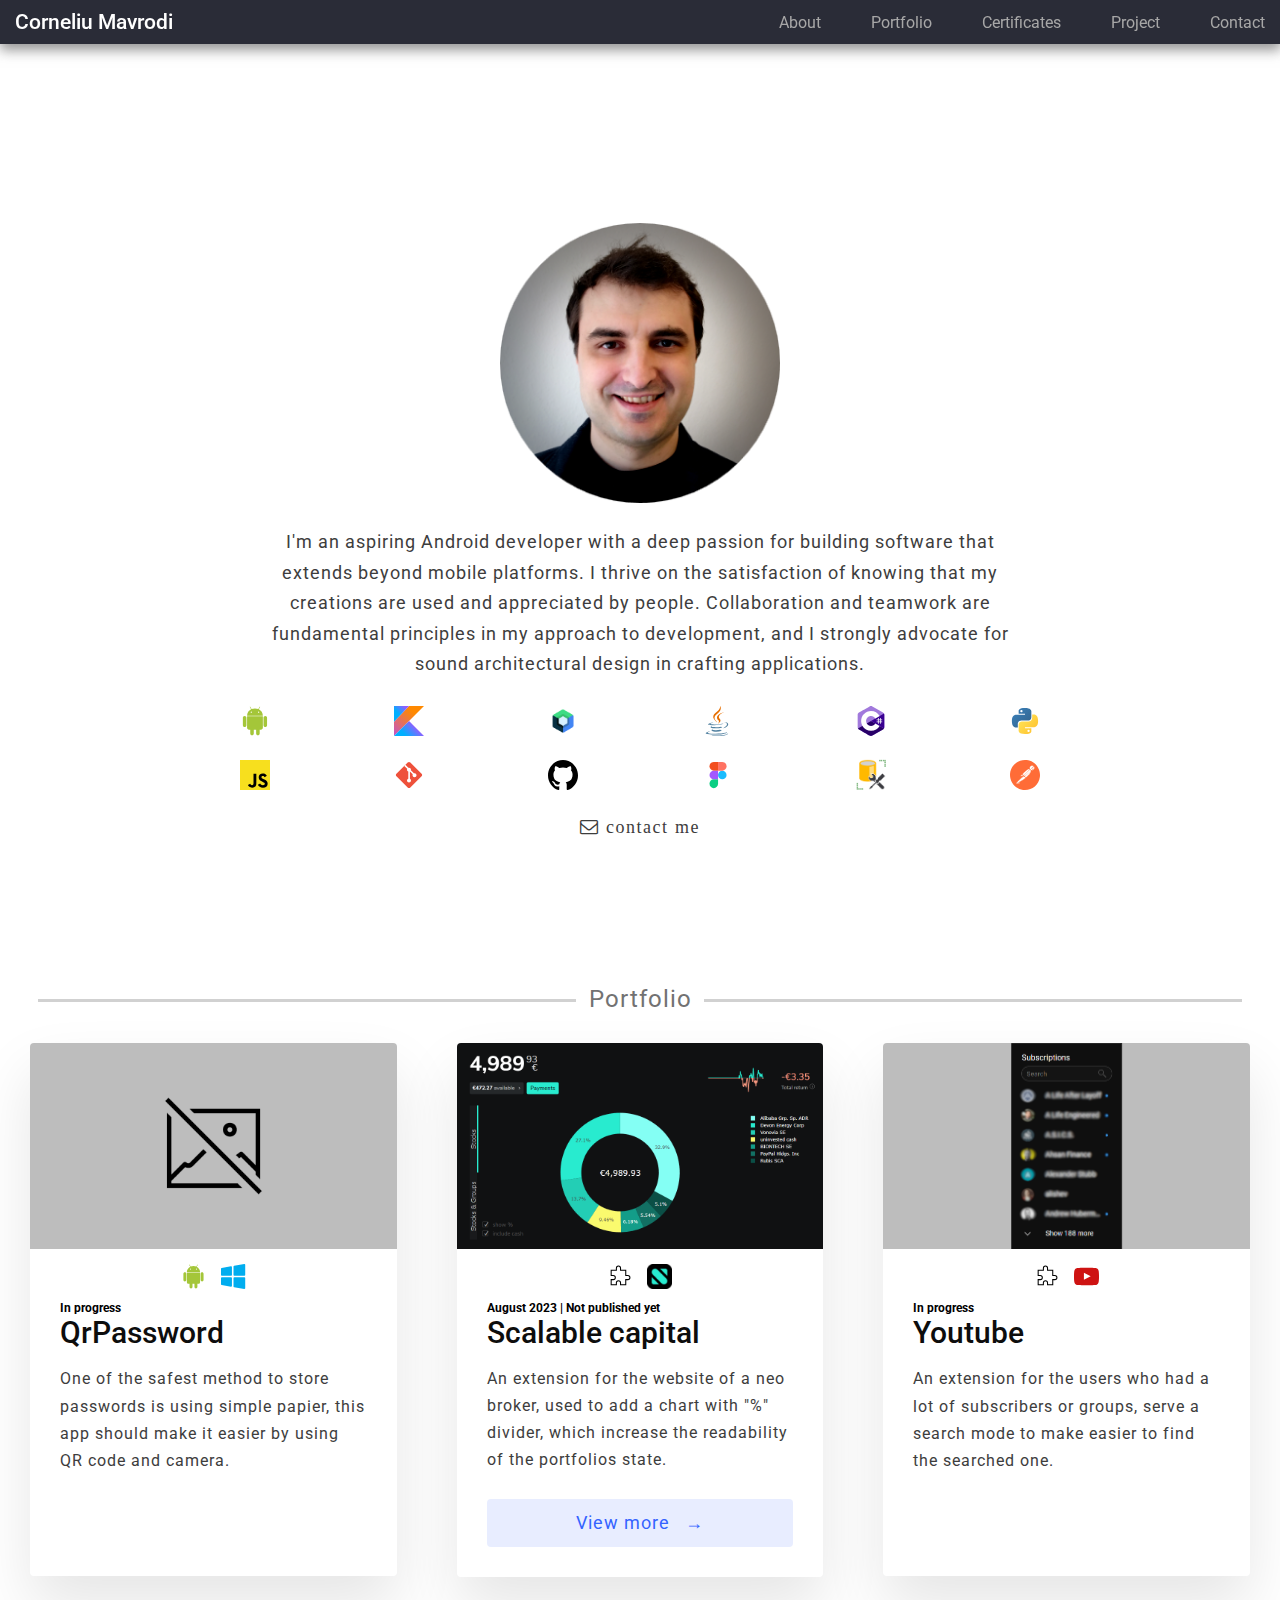
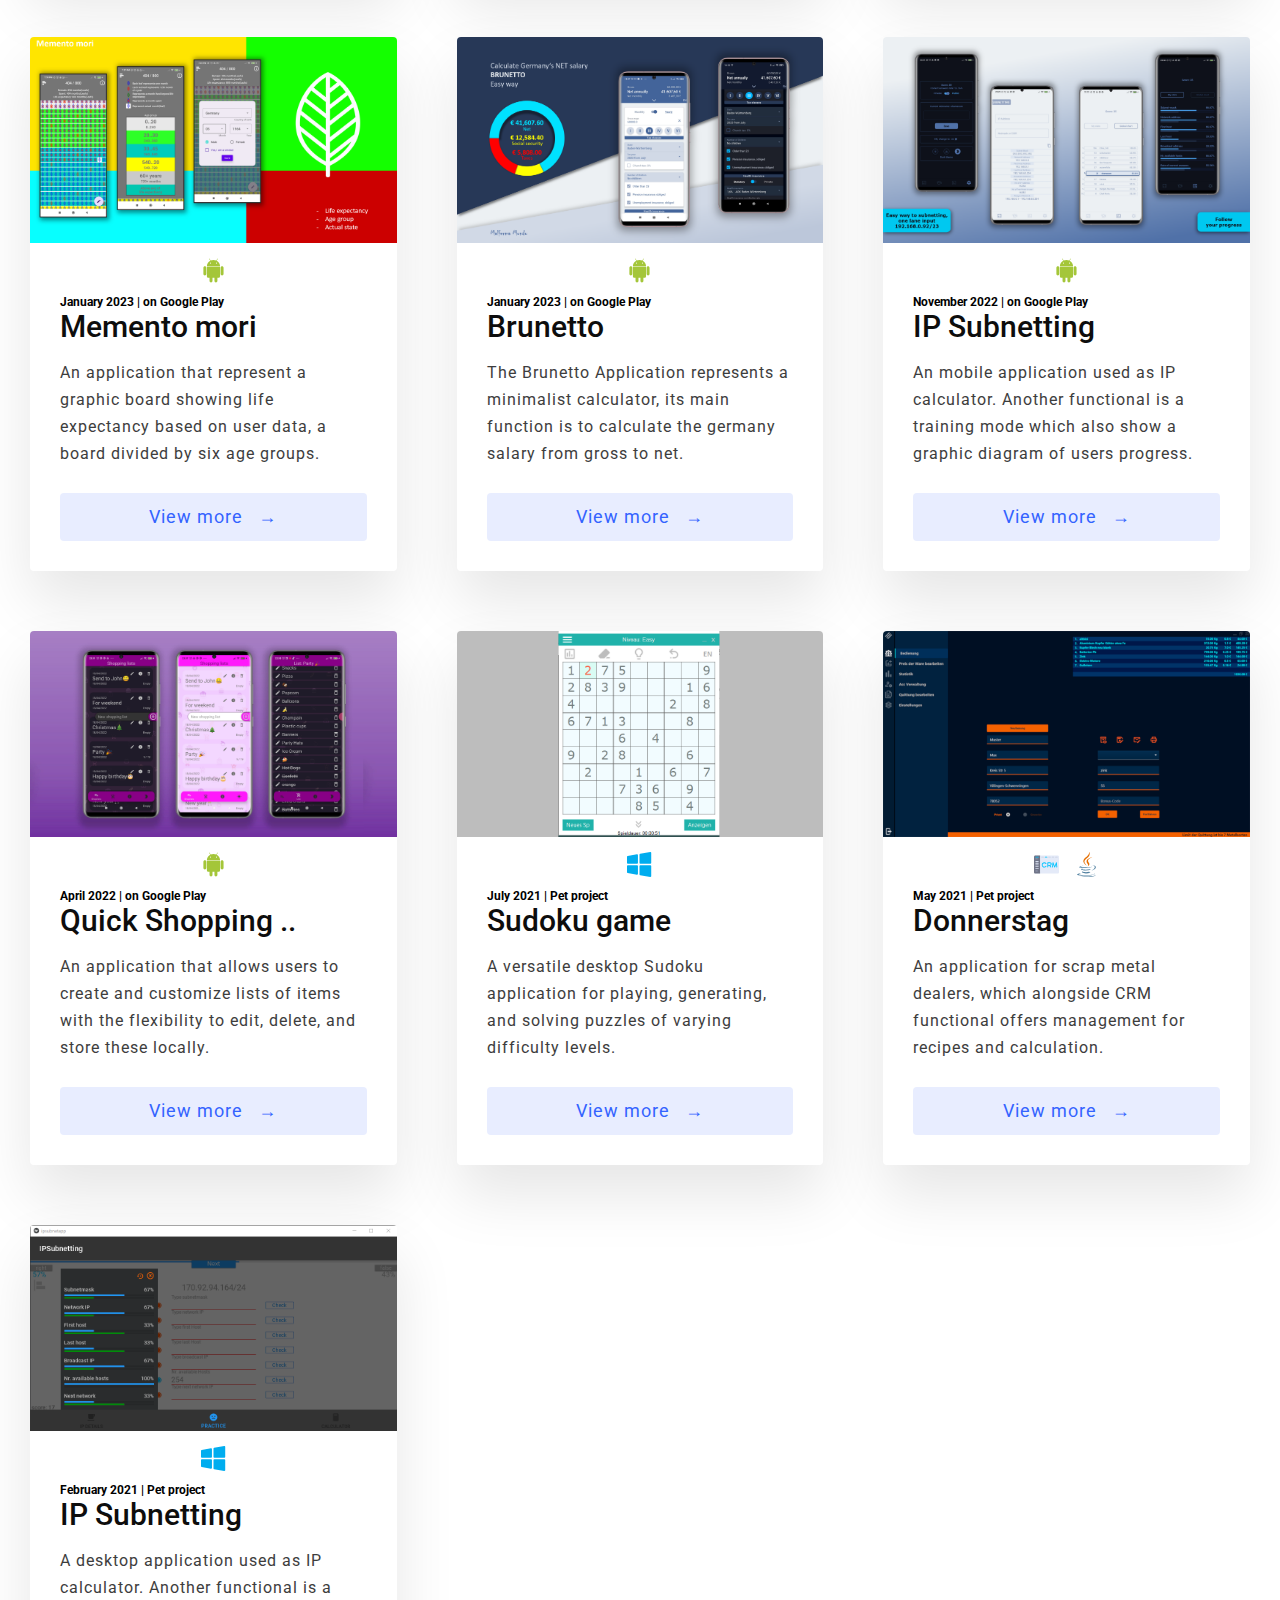
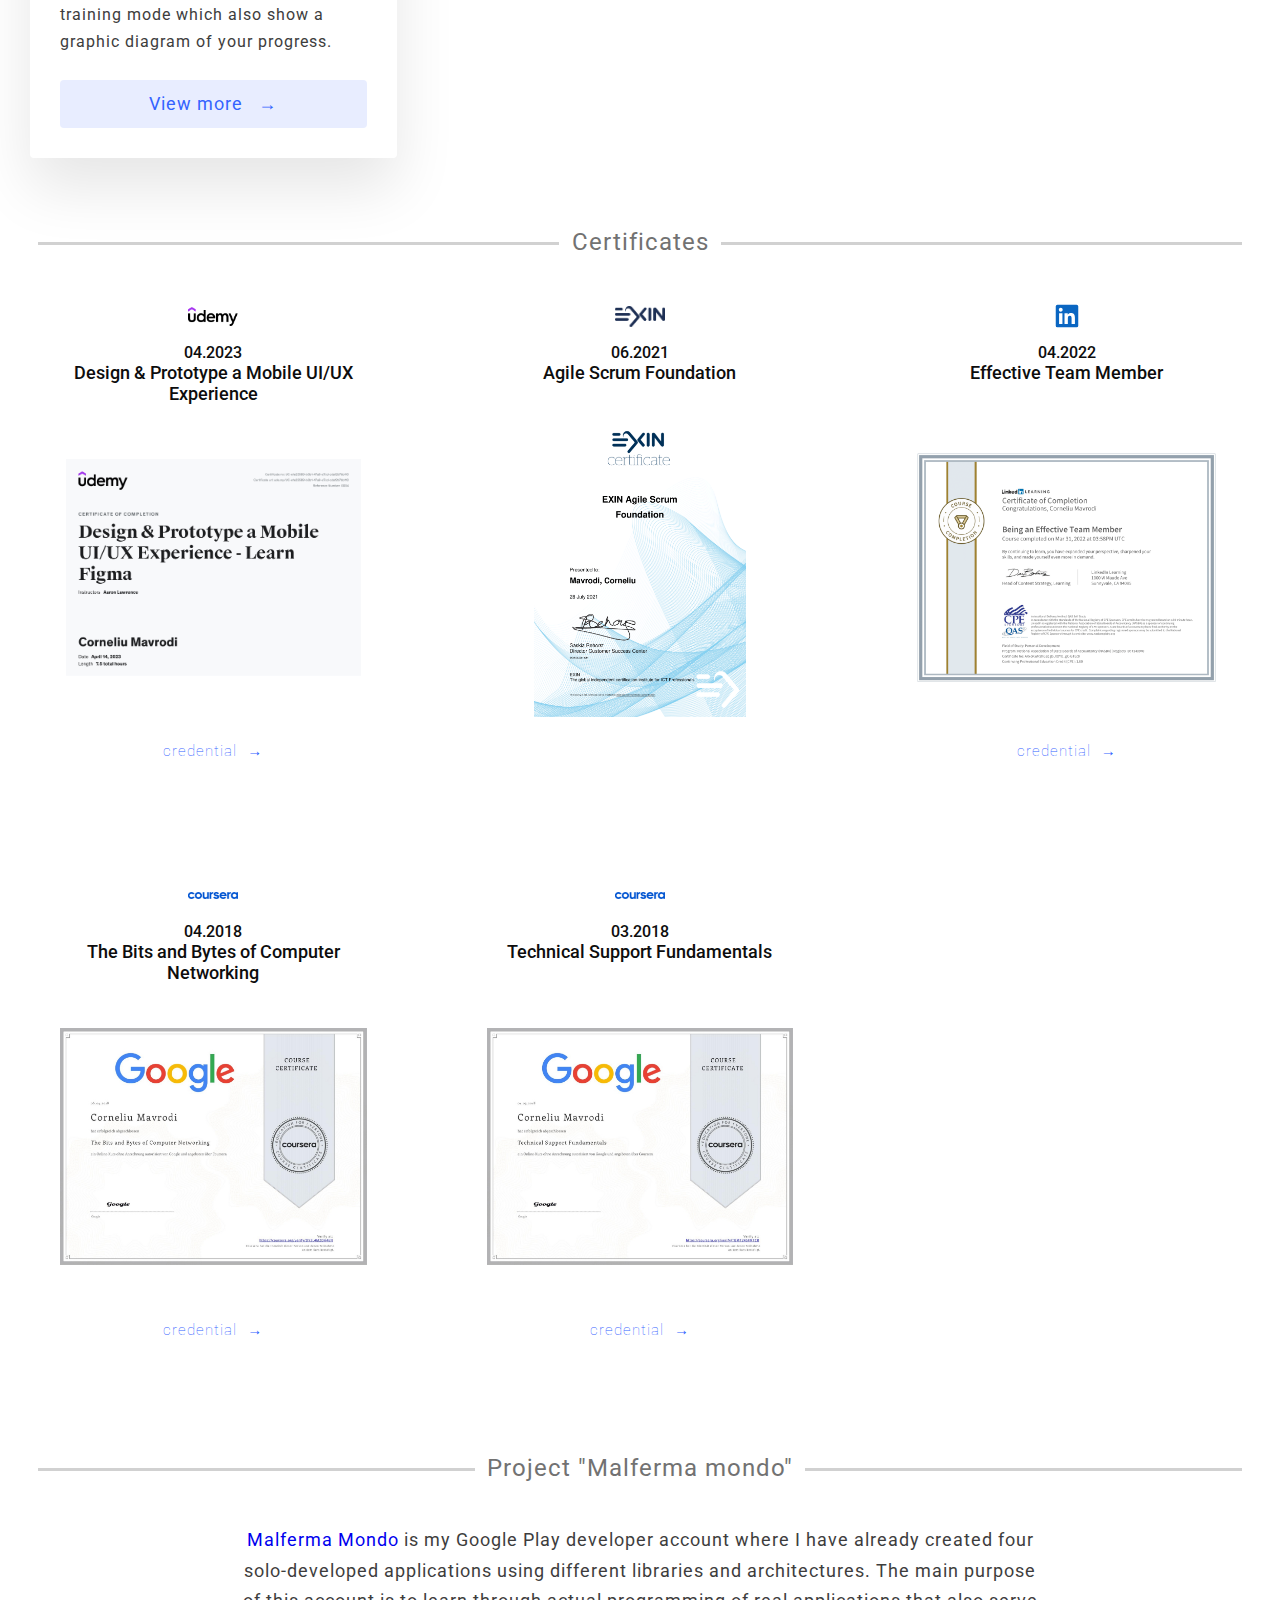
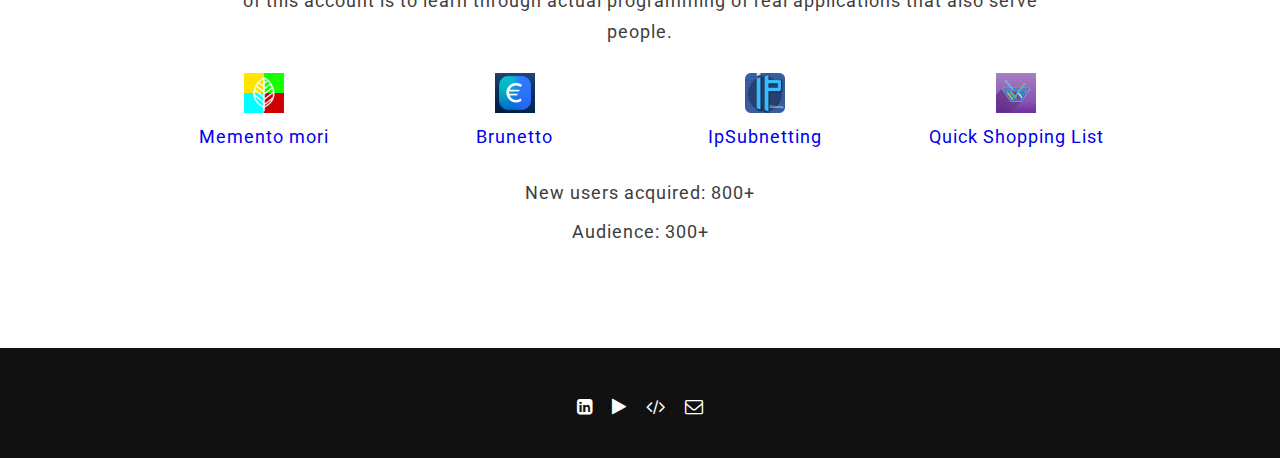
==== commit 88e604bc: "delete ihk credential" ====
--- a/index.html
+++ b/index.html
@@ -333,19 +333,6 @@
 							</div>
 							<div class="grid-certificate-item">
 								<div class="card">
-									<div class="card-content">
-										<div class="card-certificate">
-											<img class="card-certificate-ico" src="images/certificate/IHK-logo.svg_-e1596094077354.png" alt="IHK" />
-										</div>
-										<div class="certificate-date">09.2020 - 06.2022</div>
-										<div class="certificate-header">IT specialist application developer</div>
-										<img class="certificate-img img-to-full-size" src="images/certificate/ihhk_zeugnis.jpg" alt="IT specialist application developer" />
-										<p class="certificate-btn"><span></span></p>
-									</div>
-								</div>
-							</div>
-							<div class="grid-certificate-item">
-								<div class="card">
 									<div class="card-certificate-content">
 										<div class="card-certificate">
 											<img class="card-certificate-ico" src="images/certificate/Logo-EXIN-colored.png" alt="exin" />
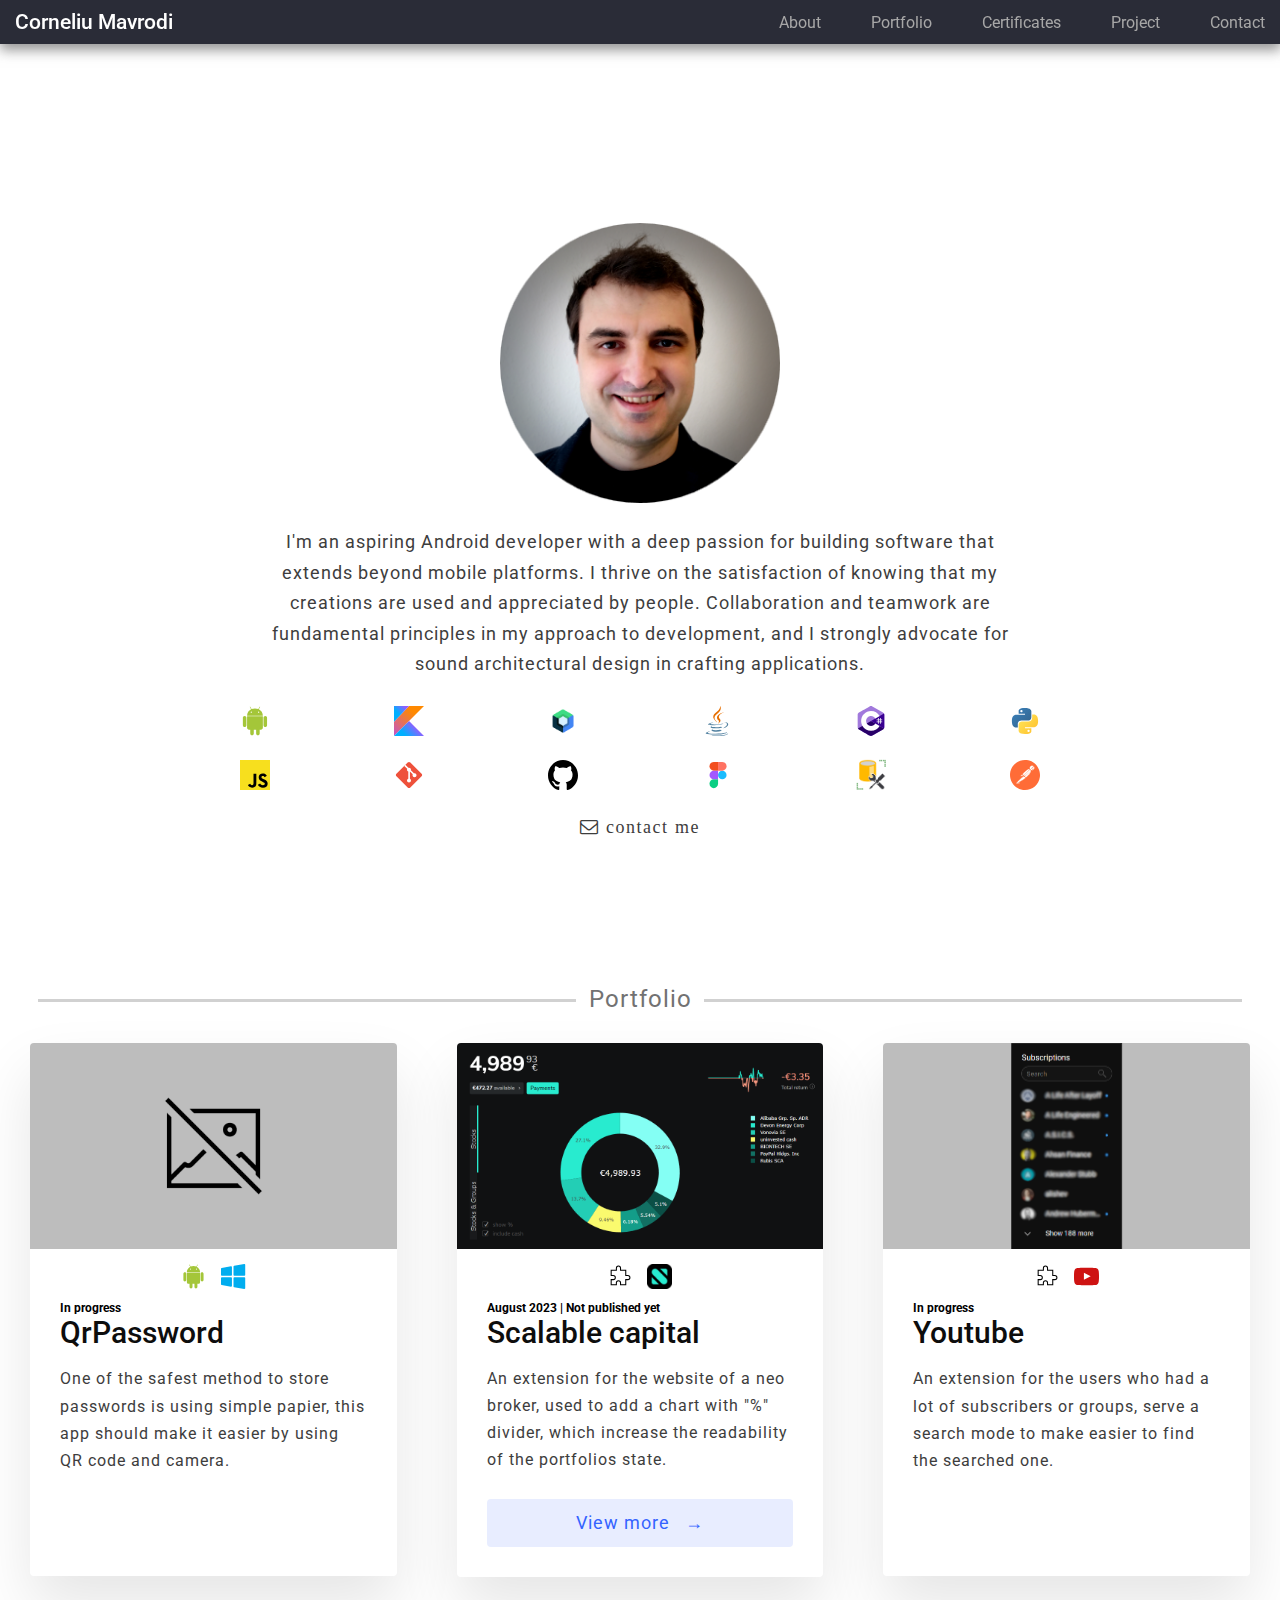
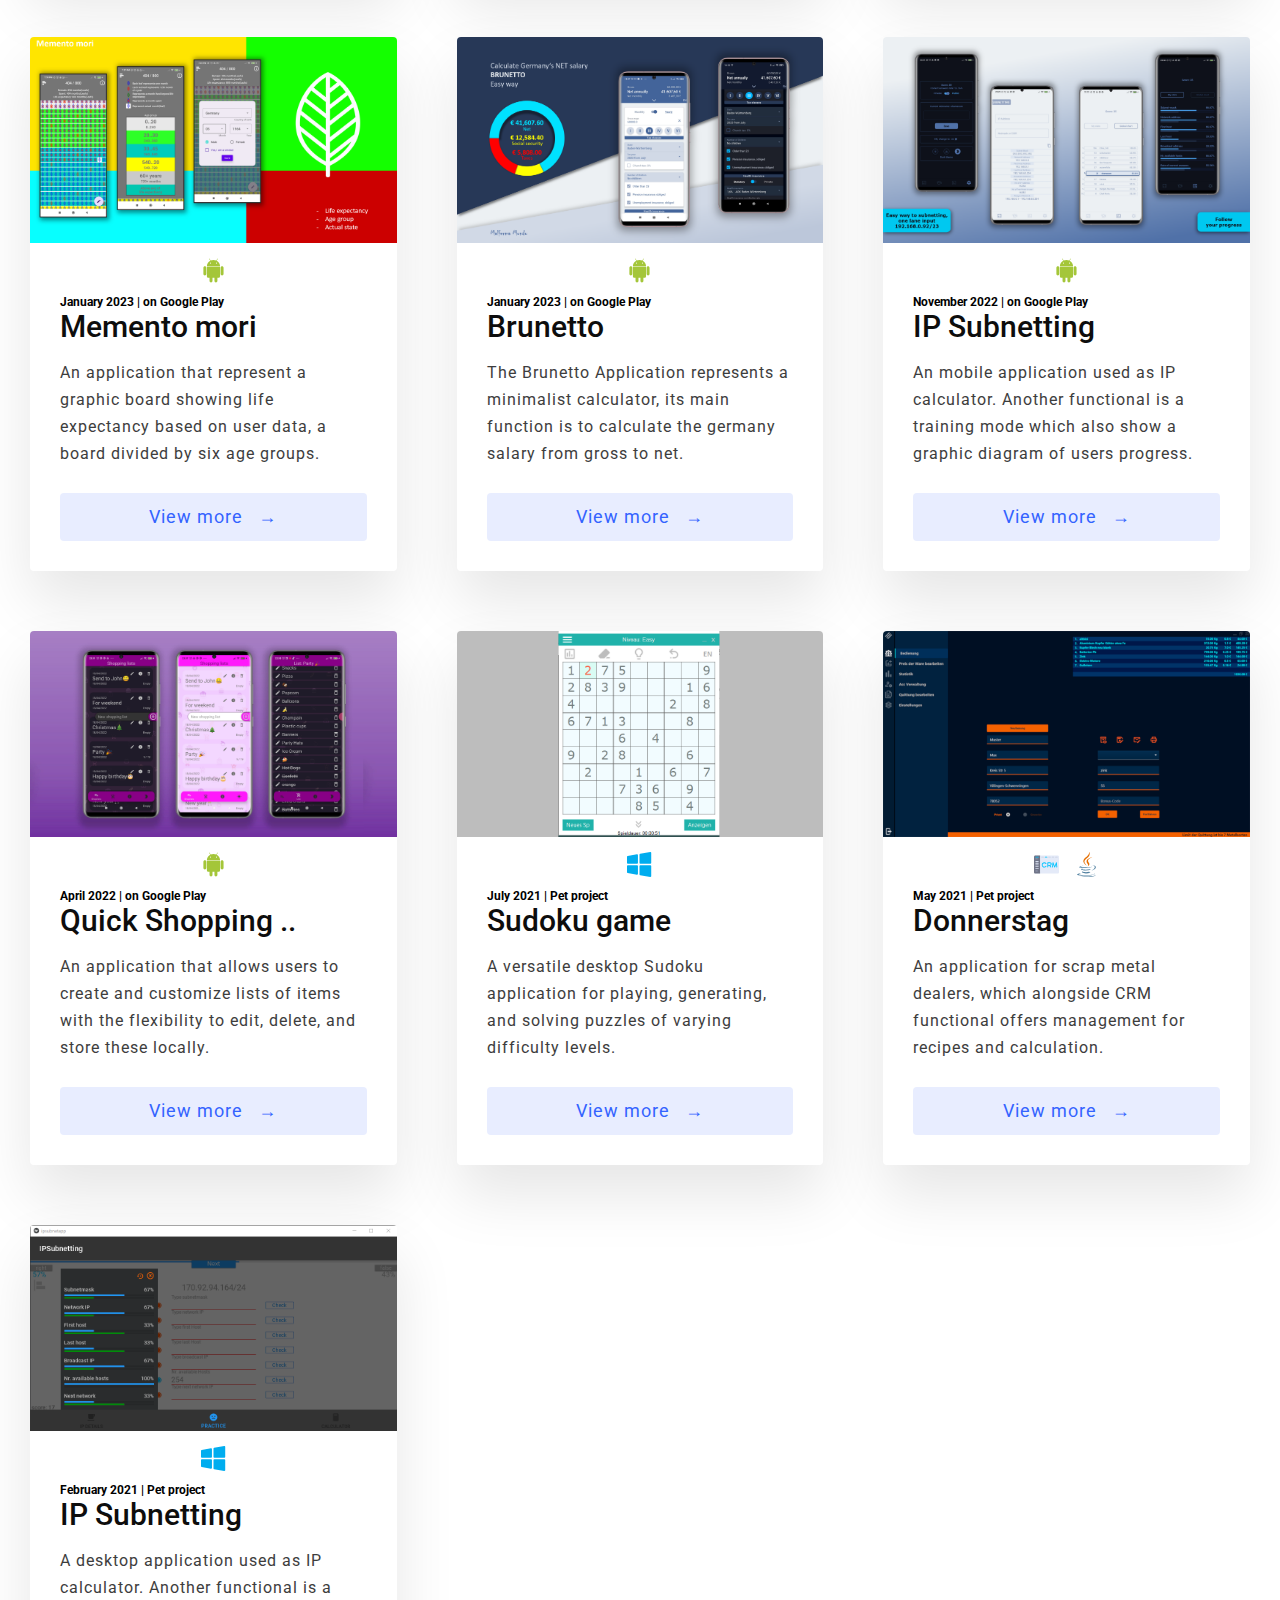
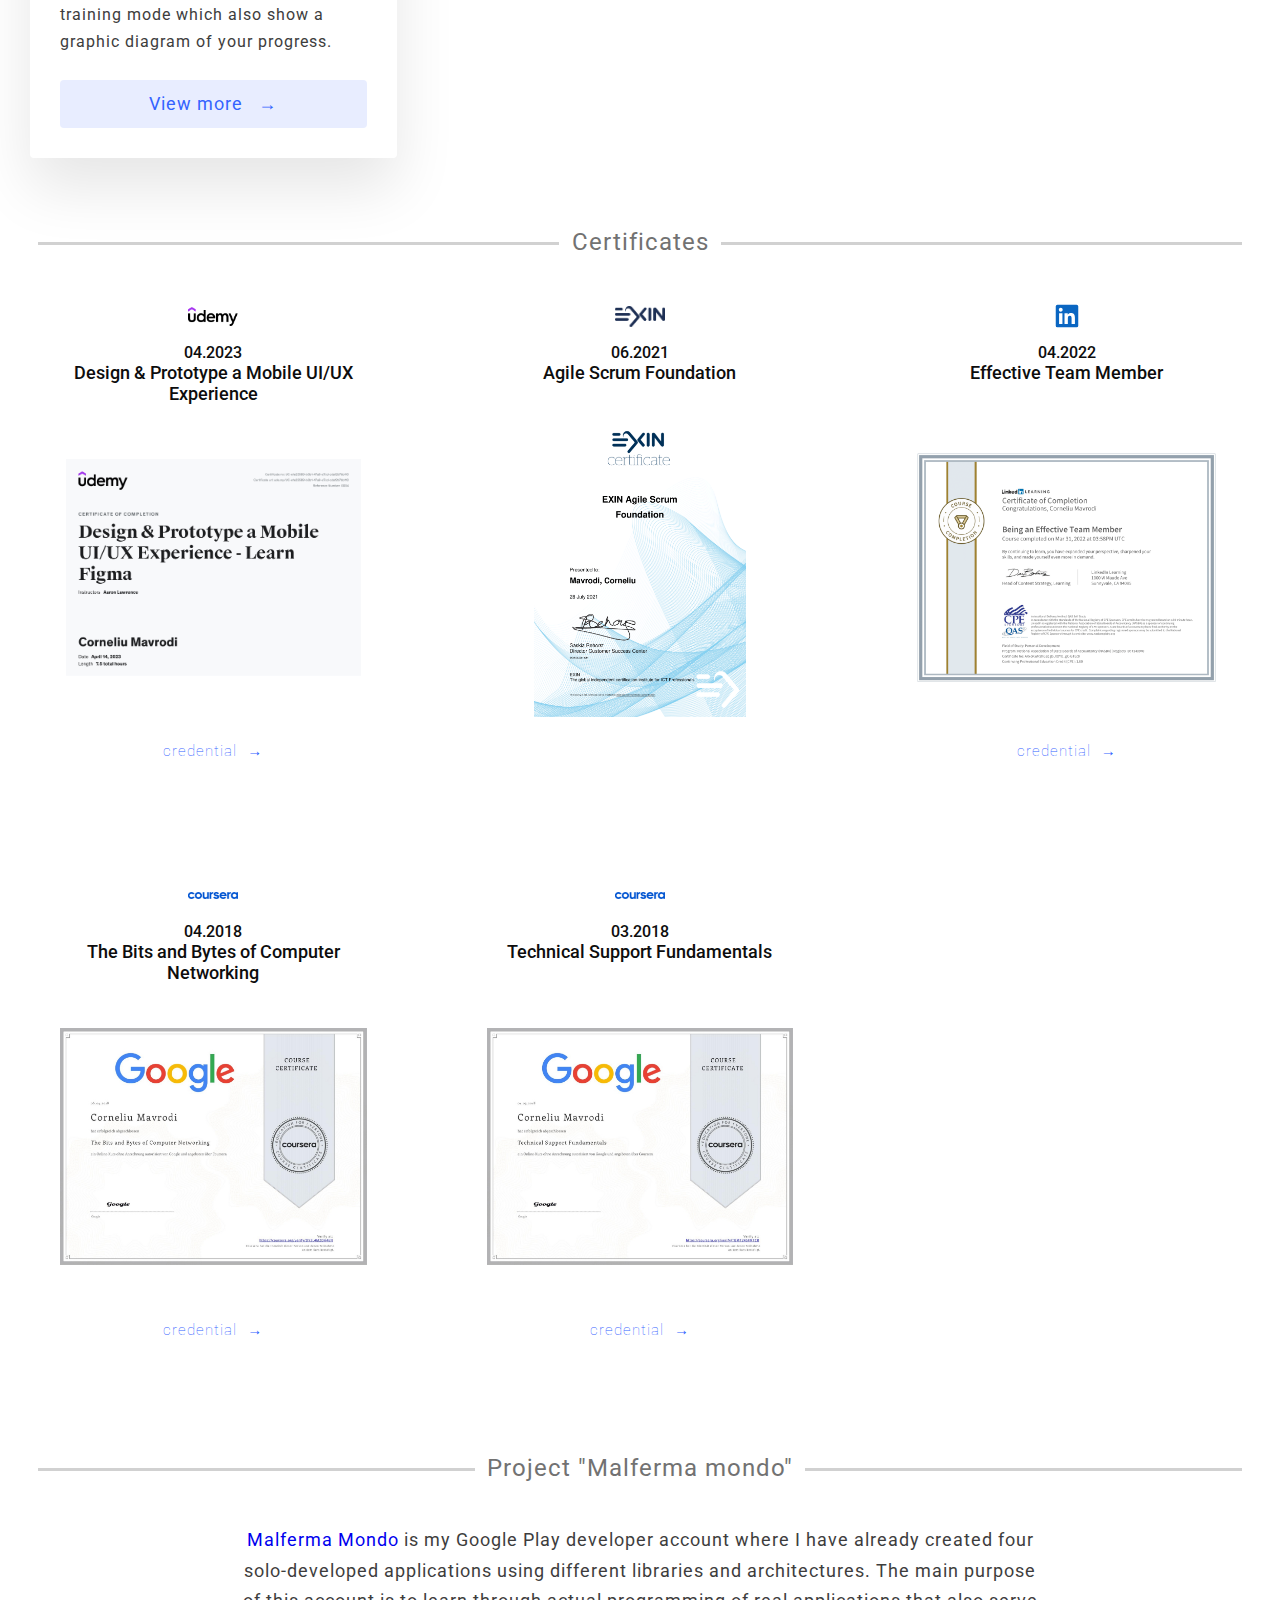
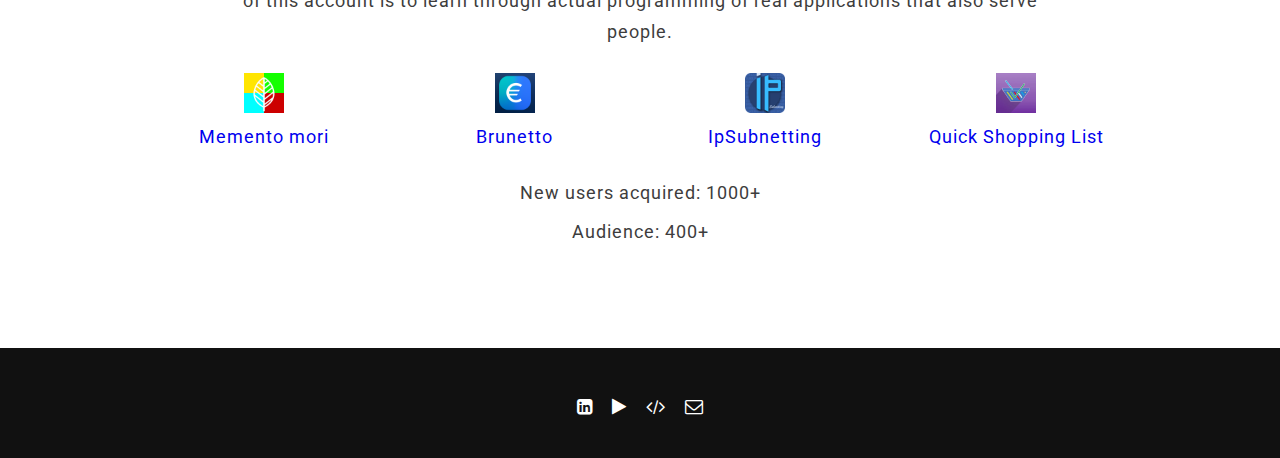
==== commit e1d2fb3a: "update stats" ====
--- a/index.html
+++ b/index.html
@@ -425,8 +425,8 @@
 									</li>
 								</ul>
 								
-								<p>New users acquired: 800+</p>												
-								<p>Audience: 300+</p>	
+								<p>New users acquired: 1000+</p>												
+								<p>Audience: 400+</p>	
 							</div>
 						</div>											
 					</div>
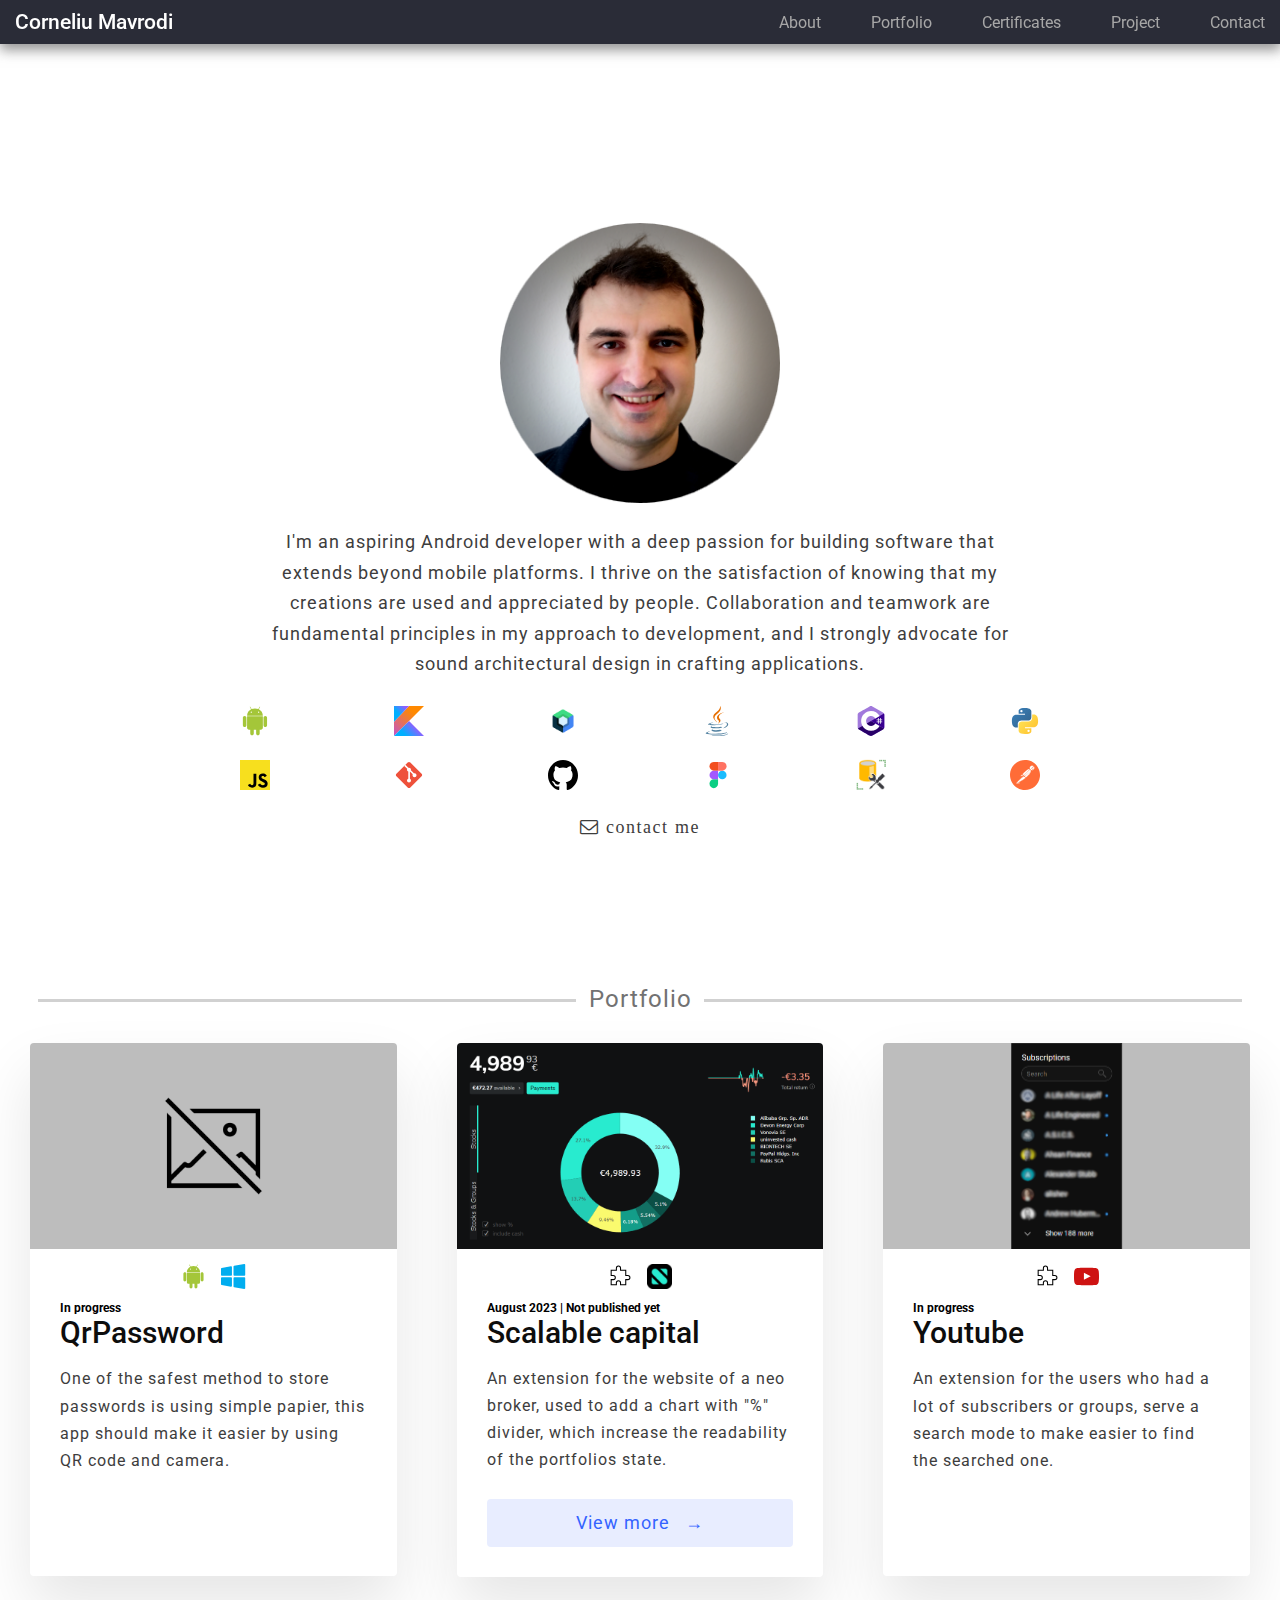
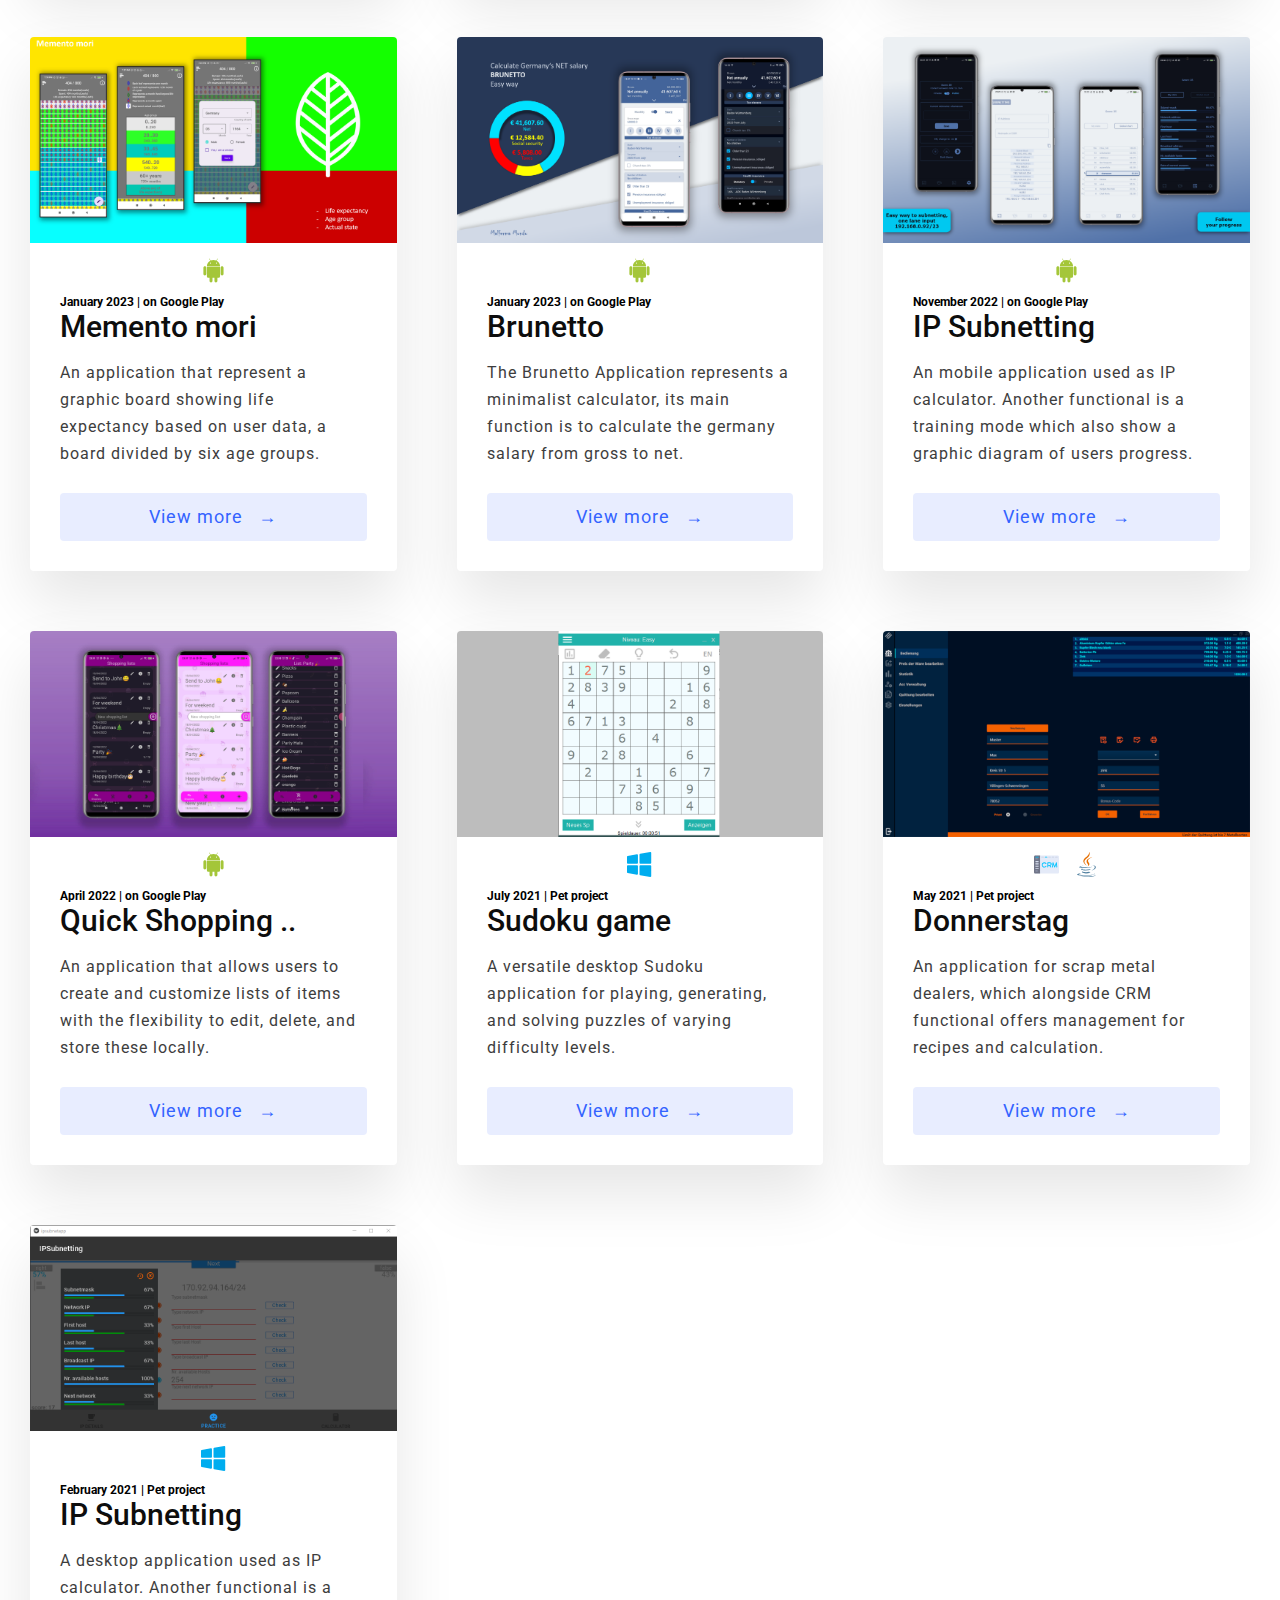
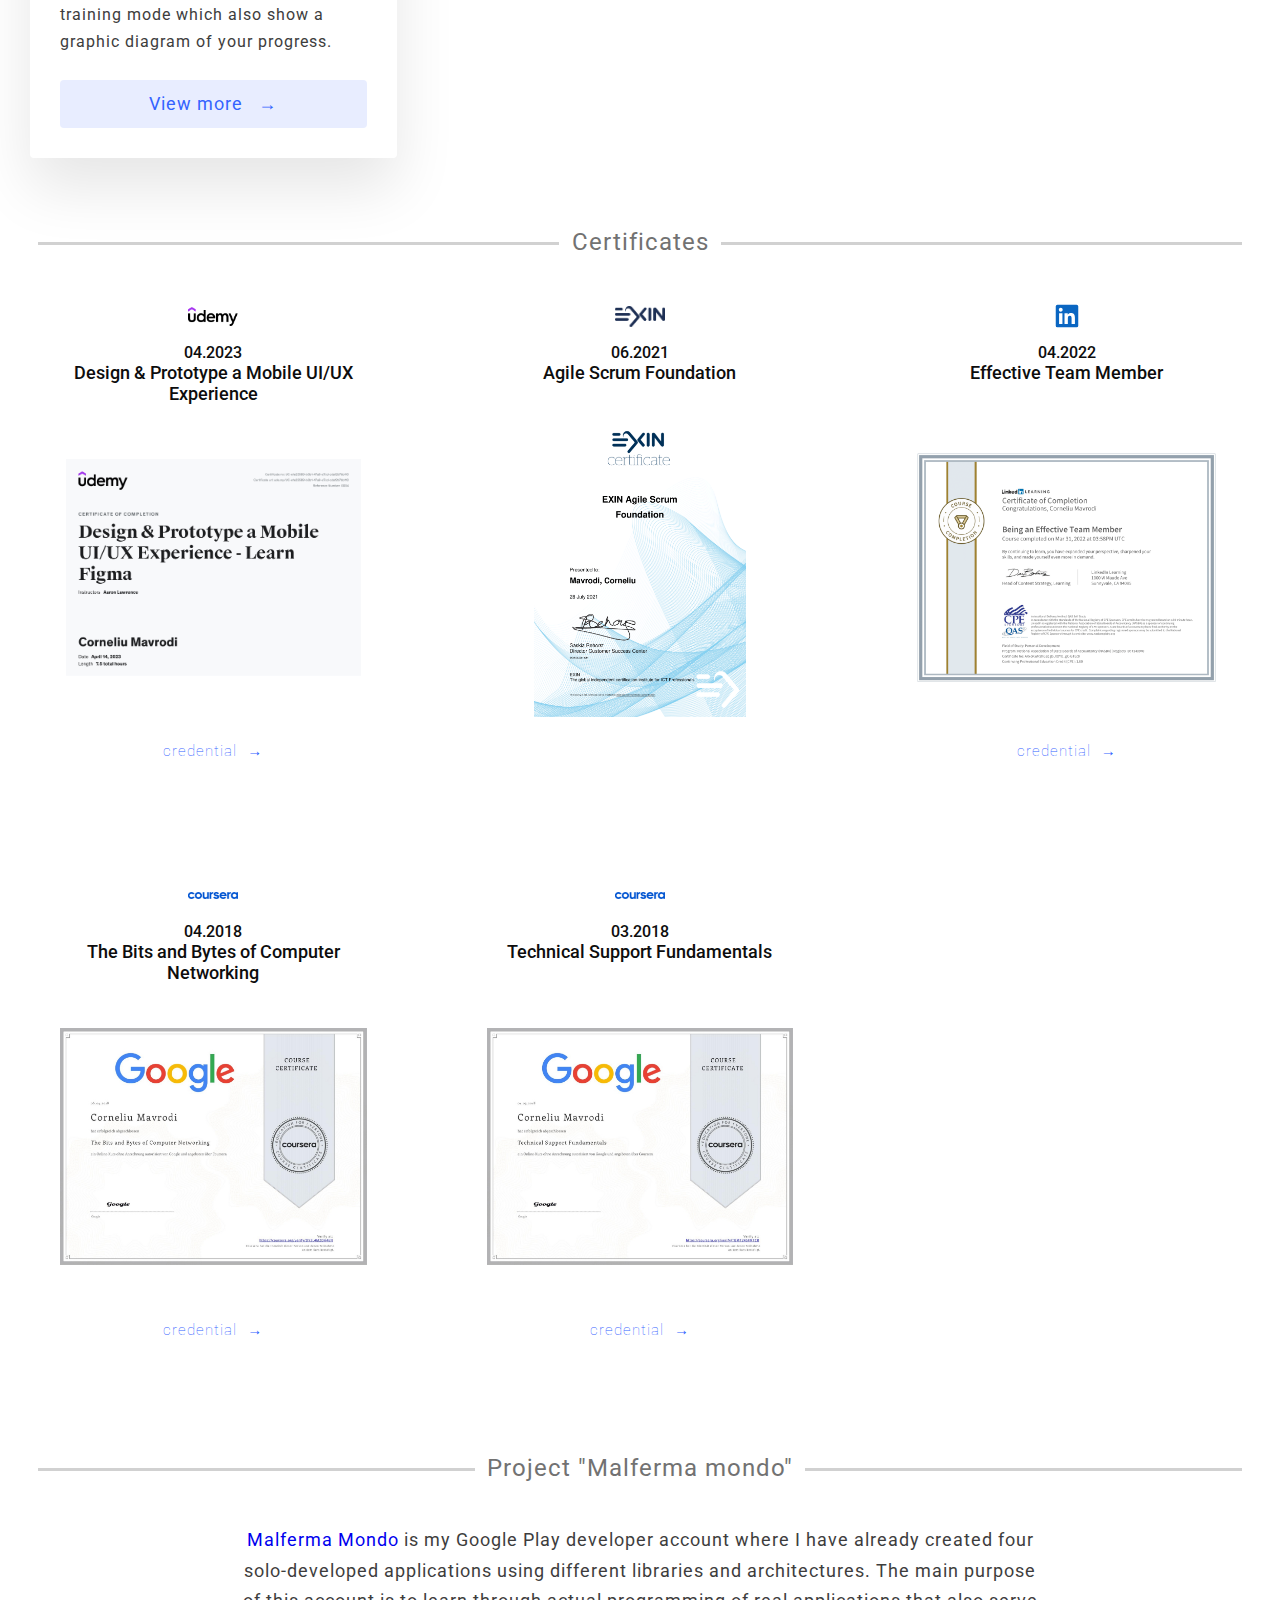
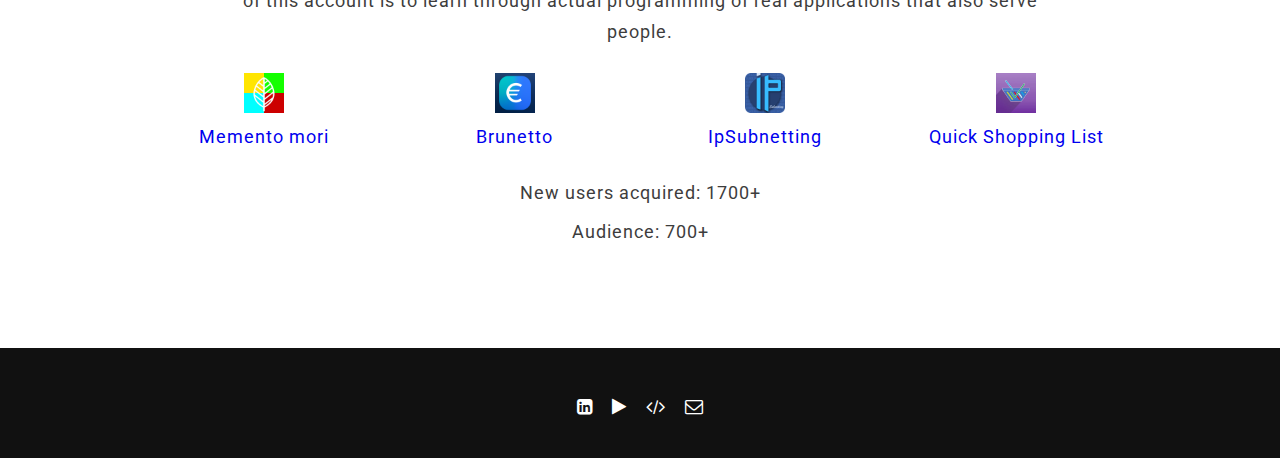
==== commit 5ae70359: "update stats" ====
--- a/index.html
+++ b/index.html
@@ -425,8 +425,8 @@
 									</li>
 								</ul>
 								
-								<p>New users acquired: 1000+</p>												
-								<p>Audience: 400+</p>	
+								<p>New users acquired: 1700+</p>												
+								<p>Audience: 700+</p>	
 							</div>
 						</div>											
 					</div>
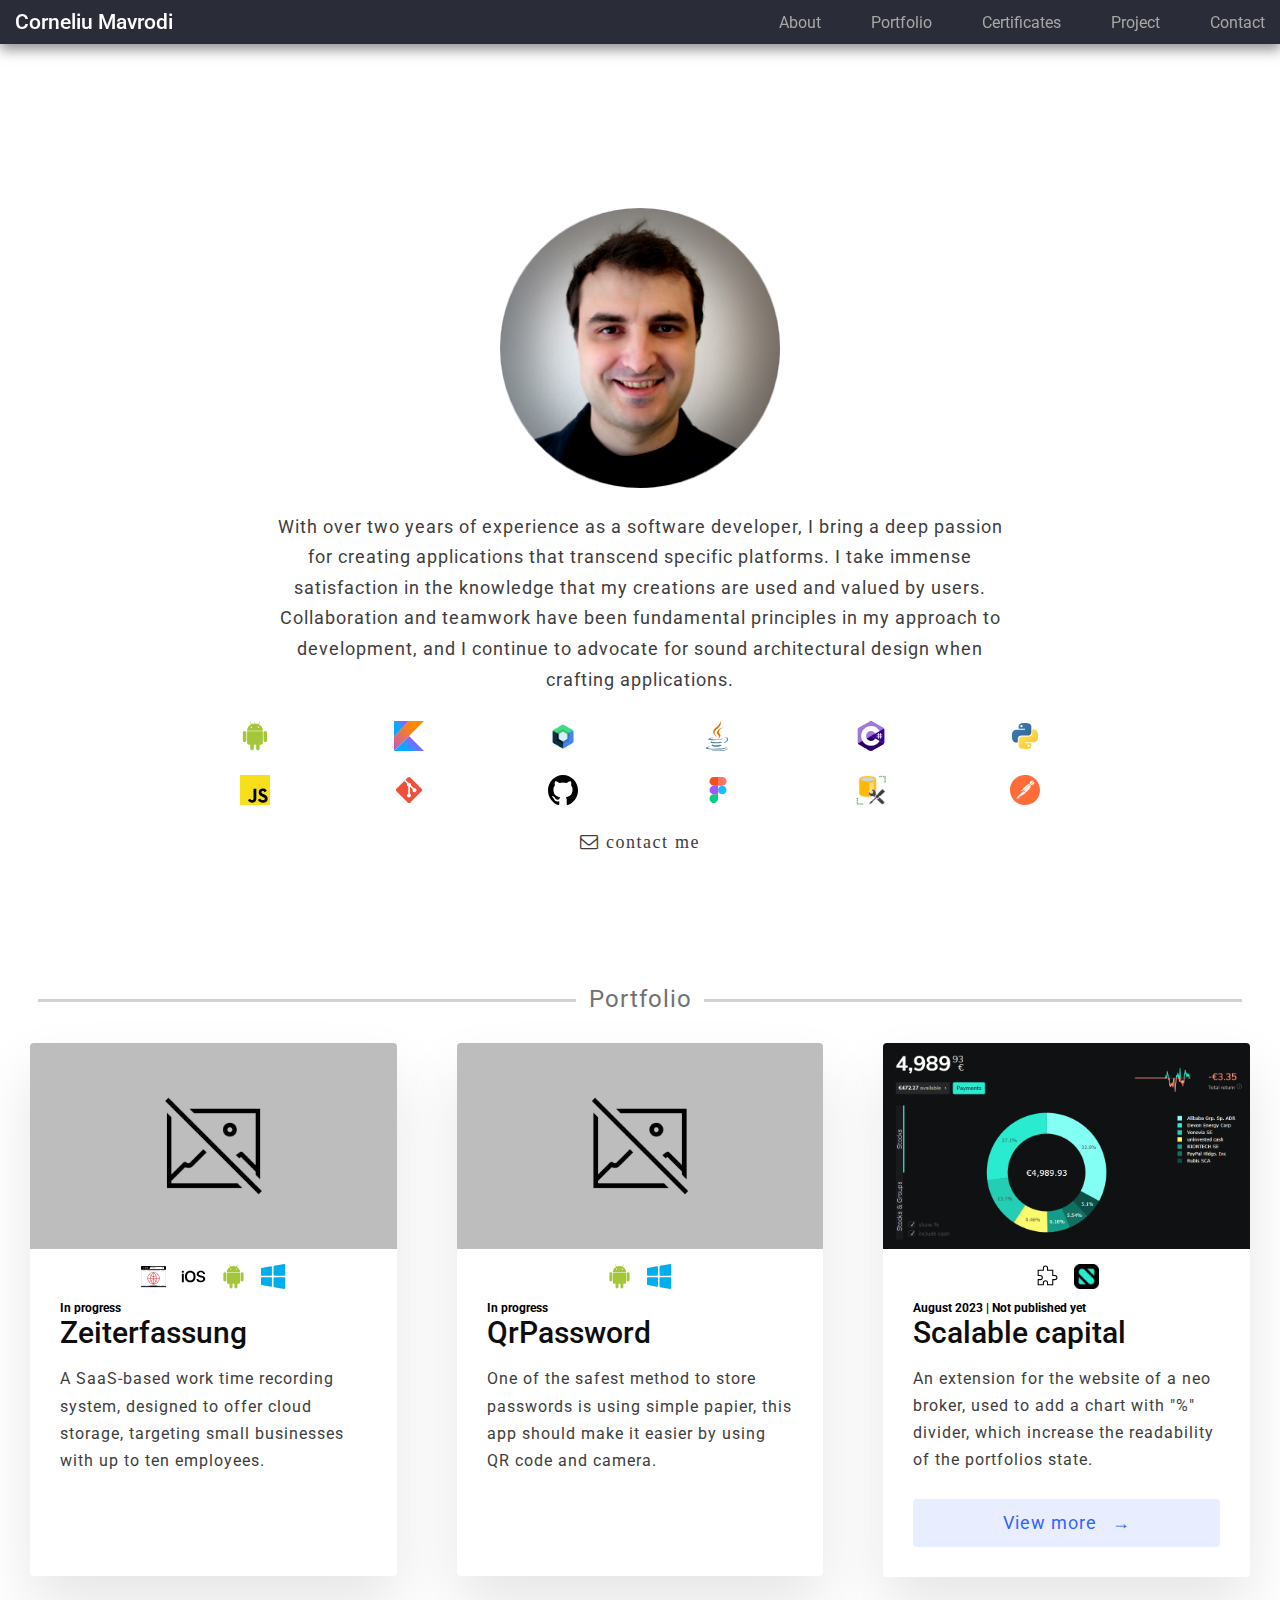
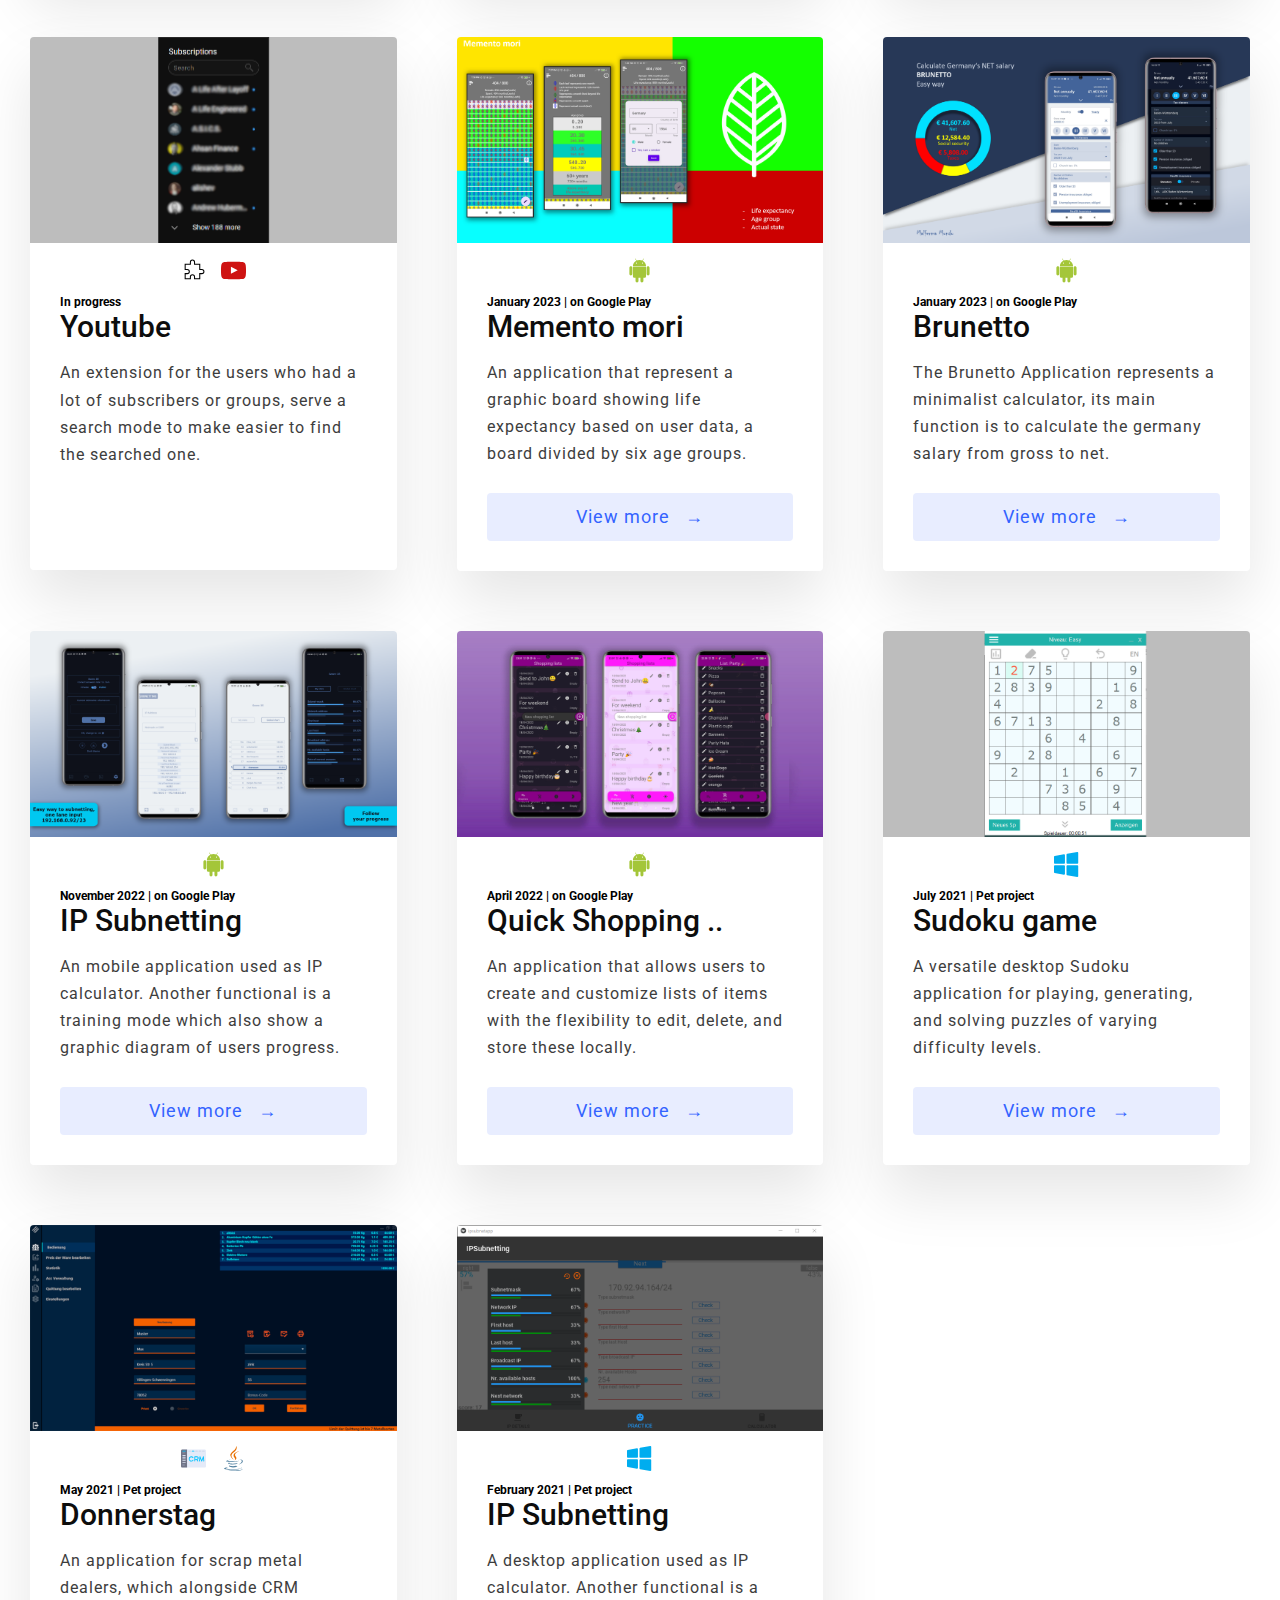
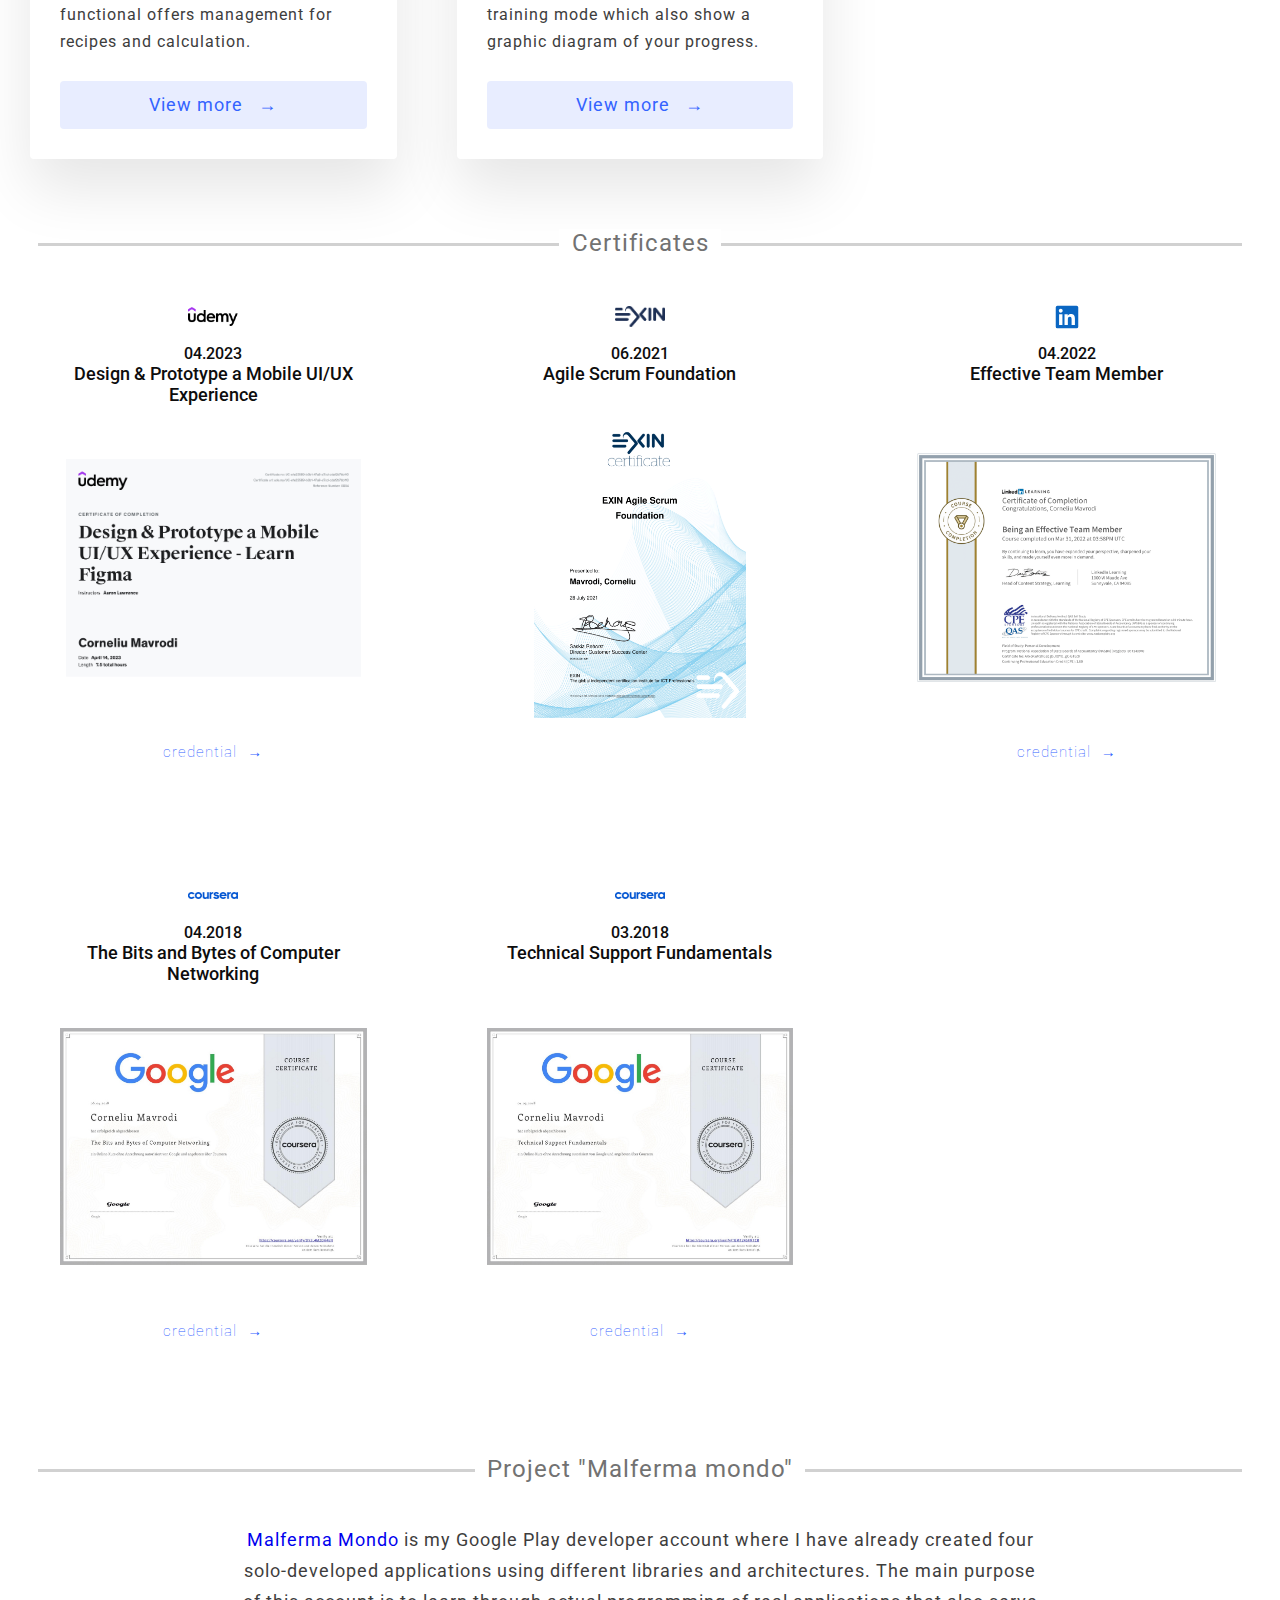
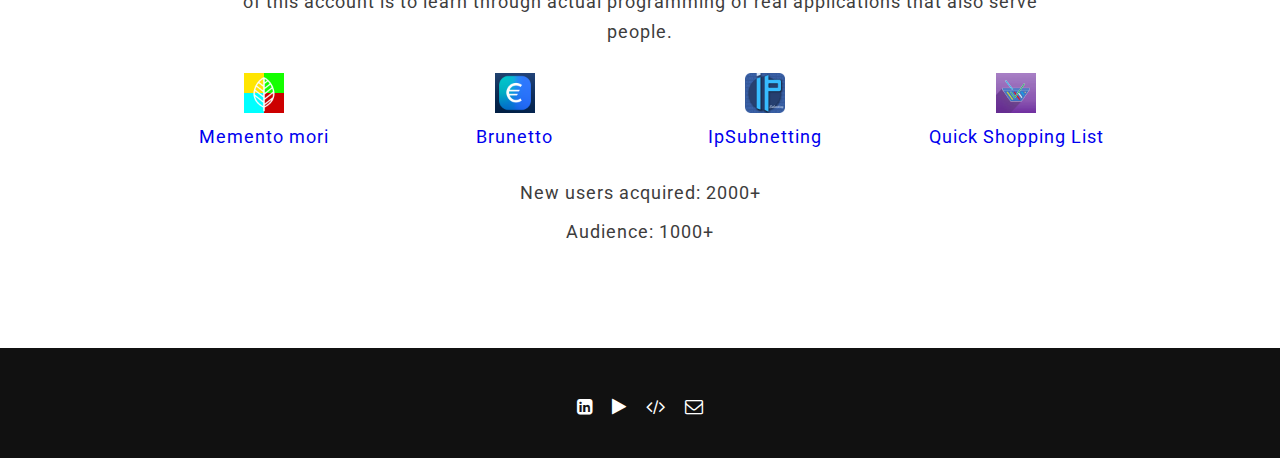
==== commit de7298a6: "update" ====
--- a/index.html
+++ b/index.html
@@ -55,11 +55,11 @@
 								<img class="home-img" src="images/for_cv_bad.png" alt="Scalable_capital_chart" />
 							</div>
 							<div class="home-about">
-								<p class="home-about">I'm an aspiring Android developer with a deep passion for building software 
-									that extends beyond mobile platforms. I thrive on the satisfaction of knowing 
-									that my creations are used and appreciated by people. Collaboration and 
-									teamwork are fundamental principles in my approach to development, and 
-									I strongly advocate for sound architectural design in crafting applications.
+								<p class="home-about">With over two years of experience as a software developer, I bring a deep passion for 
+									creating applications that transcend specific platforms. I take immense satisfaction in the knowledge that 
+									my creations are used and valued by users. Collaboration and teamwork have been fundamental principles 
+									in my approach to development, and I continue to advocate for sound architectural design when crafting 
+									applications.
 								</p>
 							</div>
 							<ul class="tech-stack-list">
@@ -120,6 +120,27 @@
 					
 						<div class="section-body">
 							<div class="grid-portfolio">
+								<div class="grid-item">
+									<div class="card">
+										<img class="card-img" src="images/portfolio_img/no_img.png" alt="QrPassword" />
+										<div class="card-content">
+											<div class="card-tech-used">
+												<img class="card-tech-ico" src="images/icons/internet-seo-and-web-svgrepo-com.svg" alt="web" />
+												<img class="card-tech-ico" src="images/icons/ios-svgrepo-com.svg" alt="iOS" />
+												<img class="card-tech-ico" src="images/icons/android-icon-svgrepo-com.svg" alt="Android" />
+												<img class="card-tech-ico" src="images/icons/windows-applications-svgrepo-com.svg" alt="Windows" />
+											</div>
+											<h3 class="card-date">In progress</h3>
+											<h1 class="card-header">Zeiterfassung</h1>
+											
+											<p class="card-text">
+												A SaaS-based work time recording system, designed to offer cloud storage, 
+												targeting small businesses with up to ten employees.
+											</p>
+											<button class="card-btn visible-false">View more <span>&rarr;</span></button>
+										</div>
+									</div>
+								</div>
 								<div class="grid-item">
 									<div class="card">
 										<img class="card-img" src="images/portfolio_img/no_img.png" alt="QrPassword" />
@@ -425,8 +446,8 @@
 									</li>
 								</ul>
 								
-								<p>New users acquired: 1700+</p>												
-								<p>Audience: 700+</p>	
+								<p>New users acquired: 2000+</p>												
+								<p>Audience: 1000+</p>	
 							</div>
 						</div>											
 					</div>
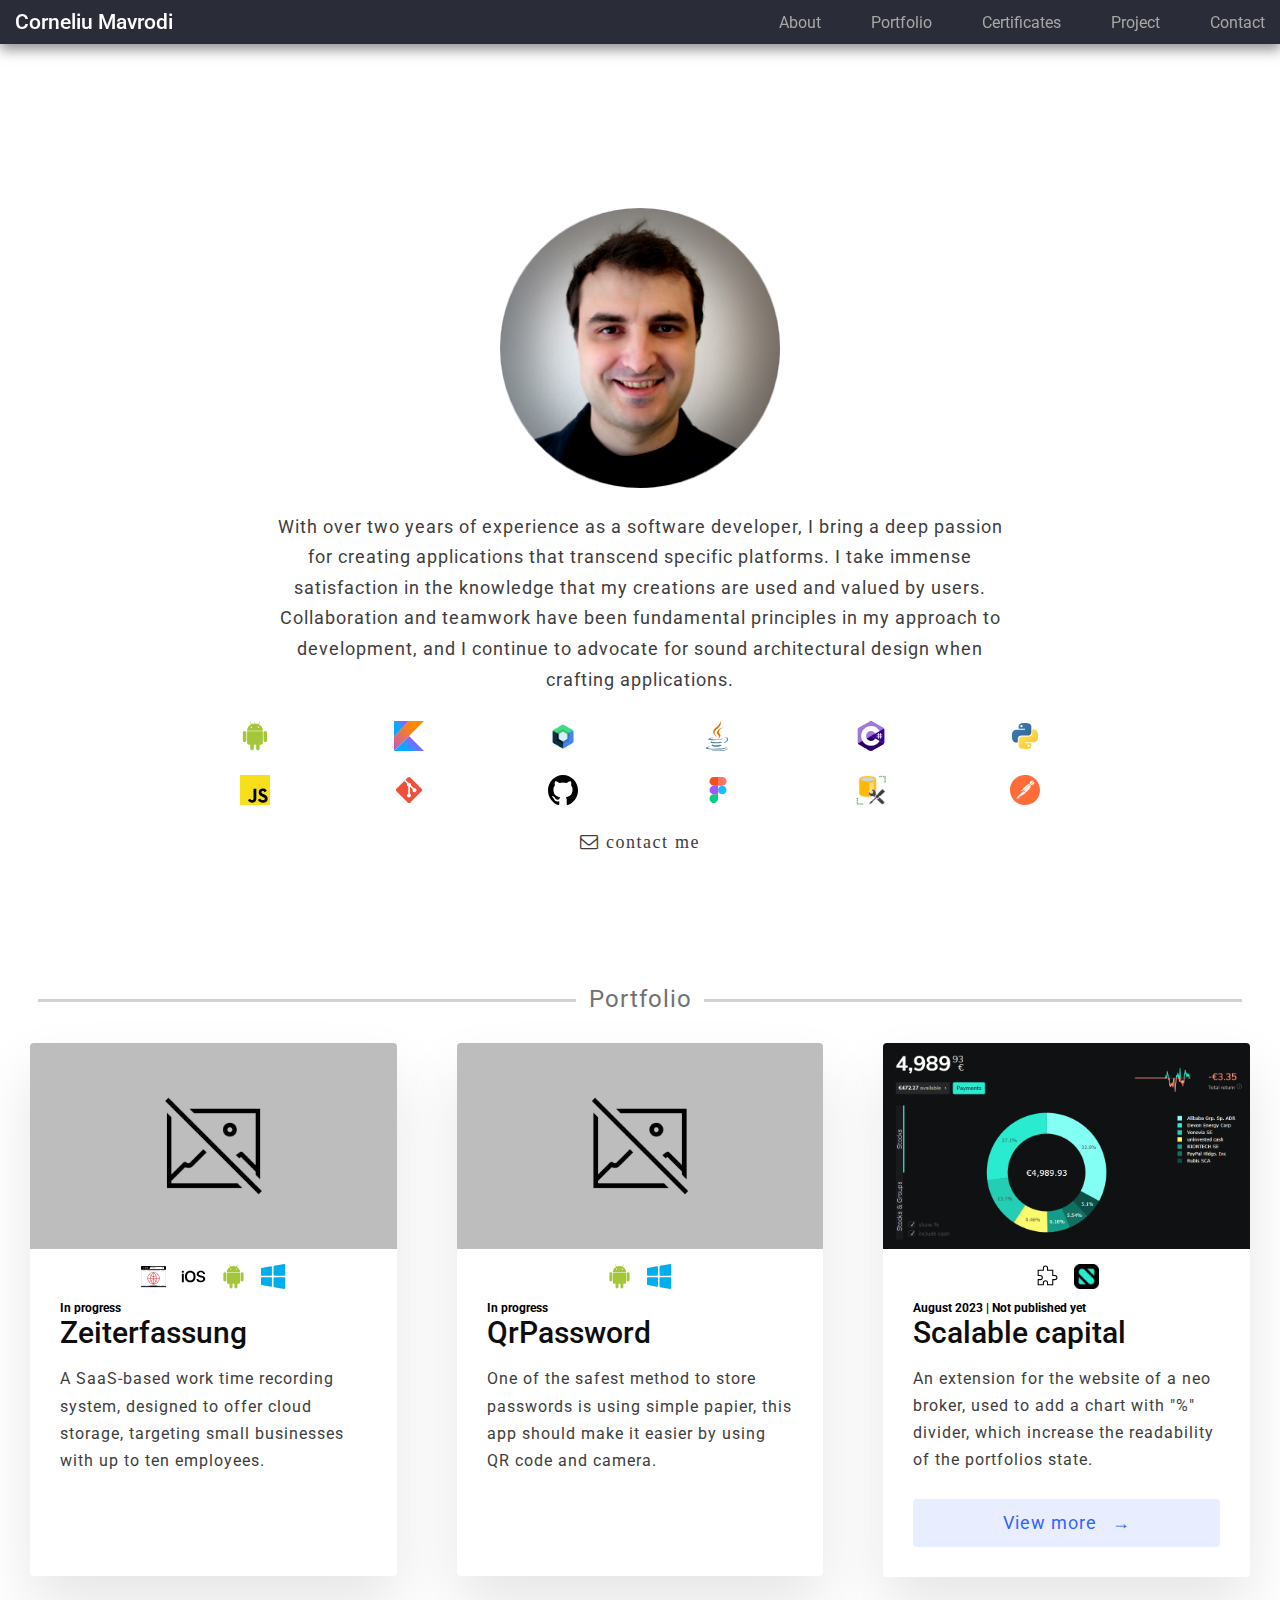
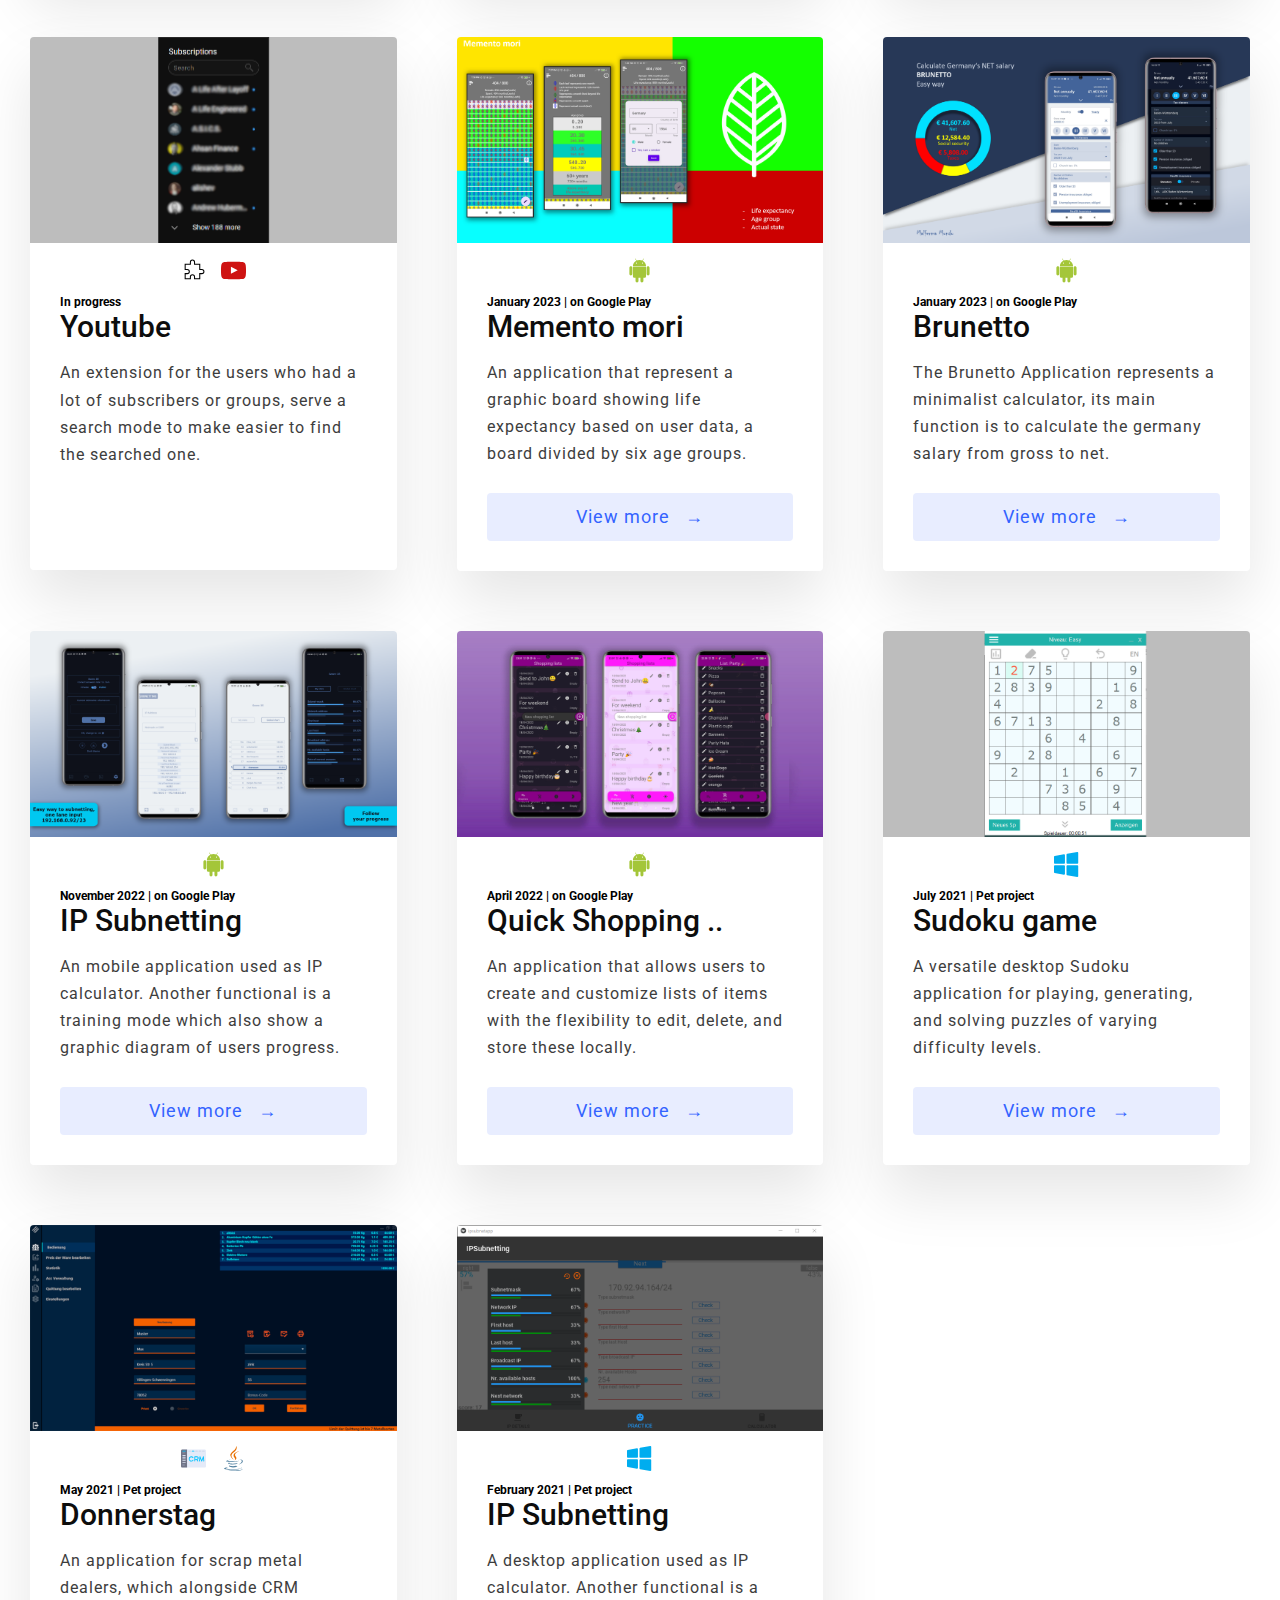
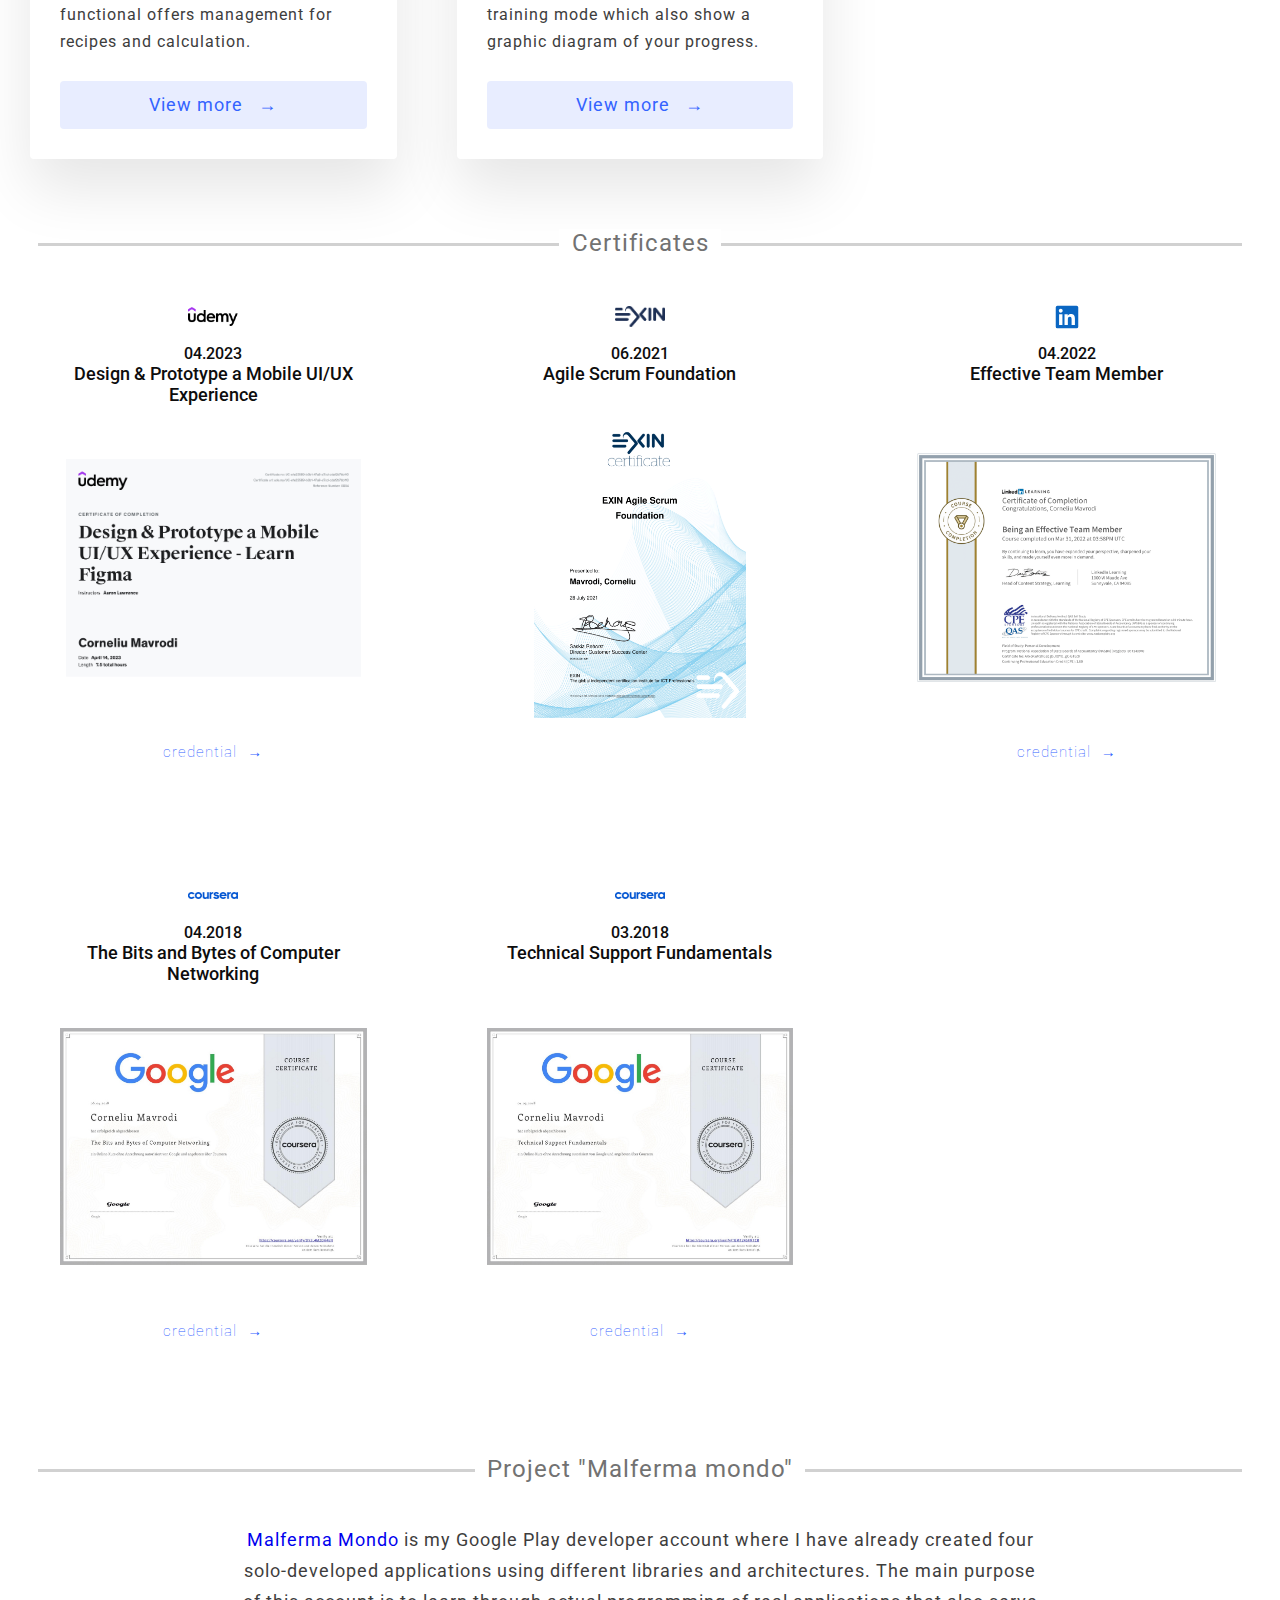
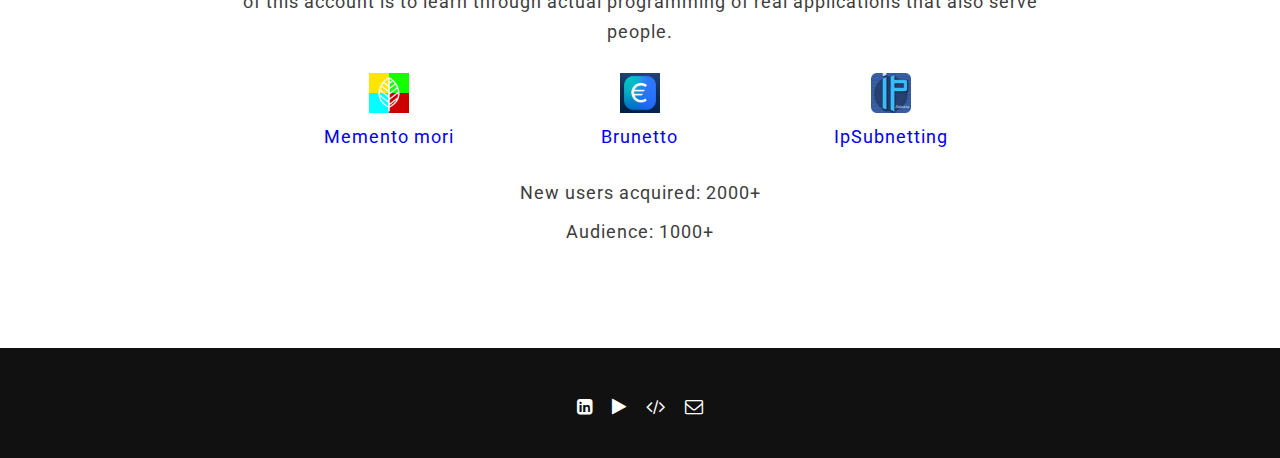
==== commit 46f2ecd8: "hide unpublished app" ====
--- a/index.html
+++ b/index.html
@@ -440,10 +440,10 @@
 										<img class="apps-project-ico" src="images/project/ipsubnetting_ico.webp" alt="Android" />
 										<div class="apps-name"><a href="https://play.google.com/store/apps/details?id=com.malferma&pcampaignid=web_share" aria-label="Application on Google Play" rel="noopener noreferrer">IpSubnetting</a></div>
 									</li>
-									<li class="apps-project-item">
+									<!--<li class="apps-project-item">
 										<img class="apps-project-ico" src="images/project/quickshoppinglist_ico.webp" alt="Android" />
 										<div class="apps-name"><a href="https://play.google.com/store/apps/details?id=com.malferma.shopitemsfragmentsbm&pcampaignid=web_share" aria-label="Application on Google Play" rel="noopener noreferrer">Quick Shopping List</a></div>
-									</li>
+									</li>-->
 								</ul>
 								
 								<p>New users acquired: 2000+</p>												
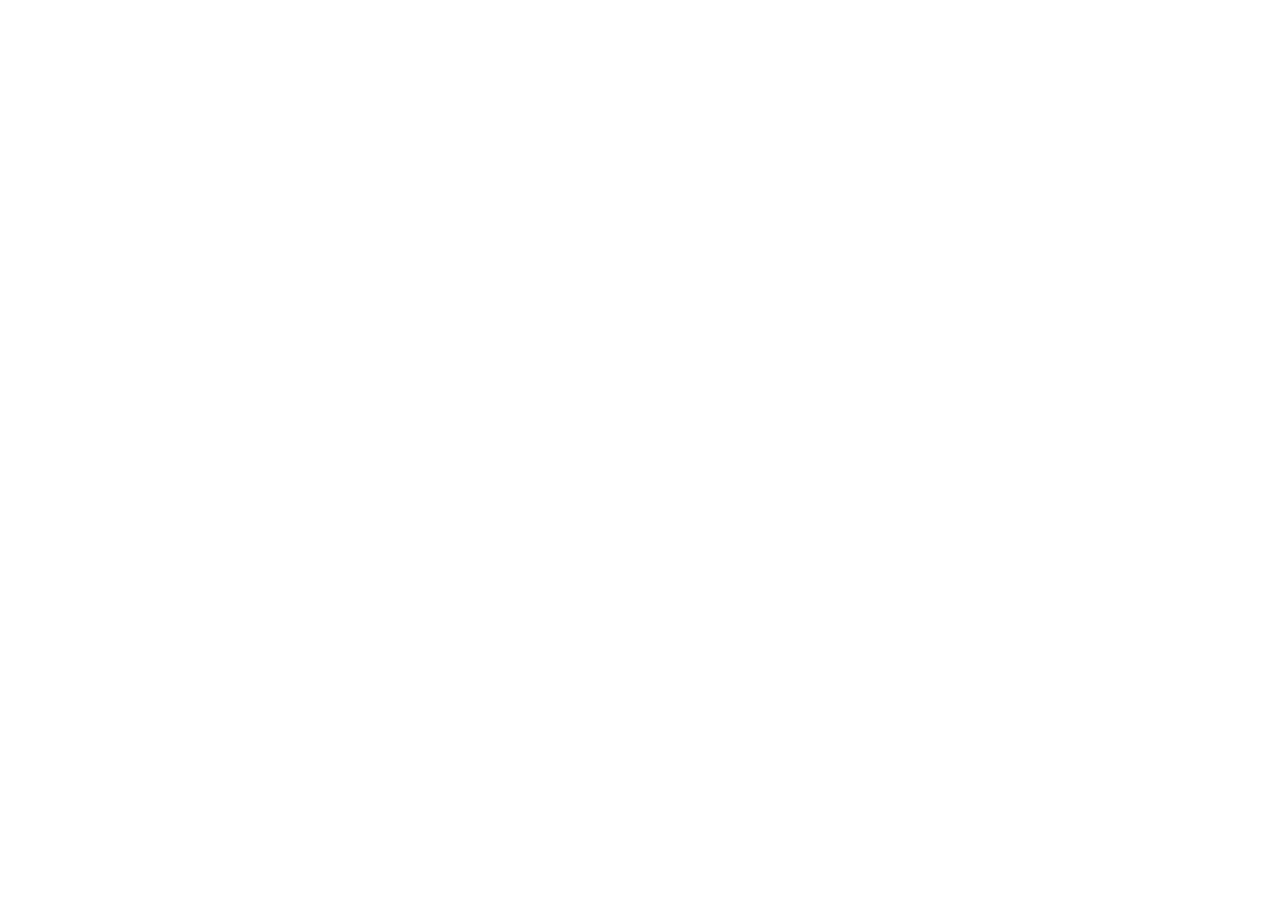
==== commit 98c22fcd: "redirect to website portfolio" ====
--- a/index.html
+++ b/index.html
@@ -2,6 +2,7 @@
 <html lang="en">
 	<head>
 		<meta charset="utf-8">
+		<meta http-equiv="refresh" content="0;url=http://corneliu-mavrodi.de">
 		<meta name="viewport" content="width=device-width,initial-scale=1">
 		<meta name="keyword" content="Junior software developer, Anwendungsentwickler, Android Entwickler, Jetpack compose entwickler, android developer, software developer">
 		<meta name="description" content="Portfolio android developer">
